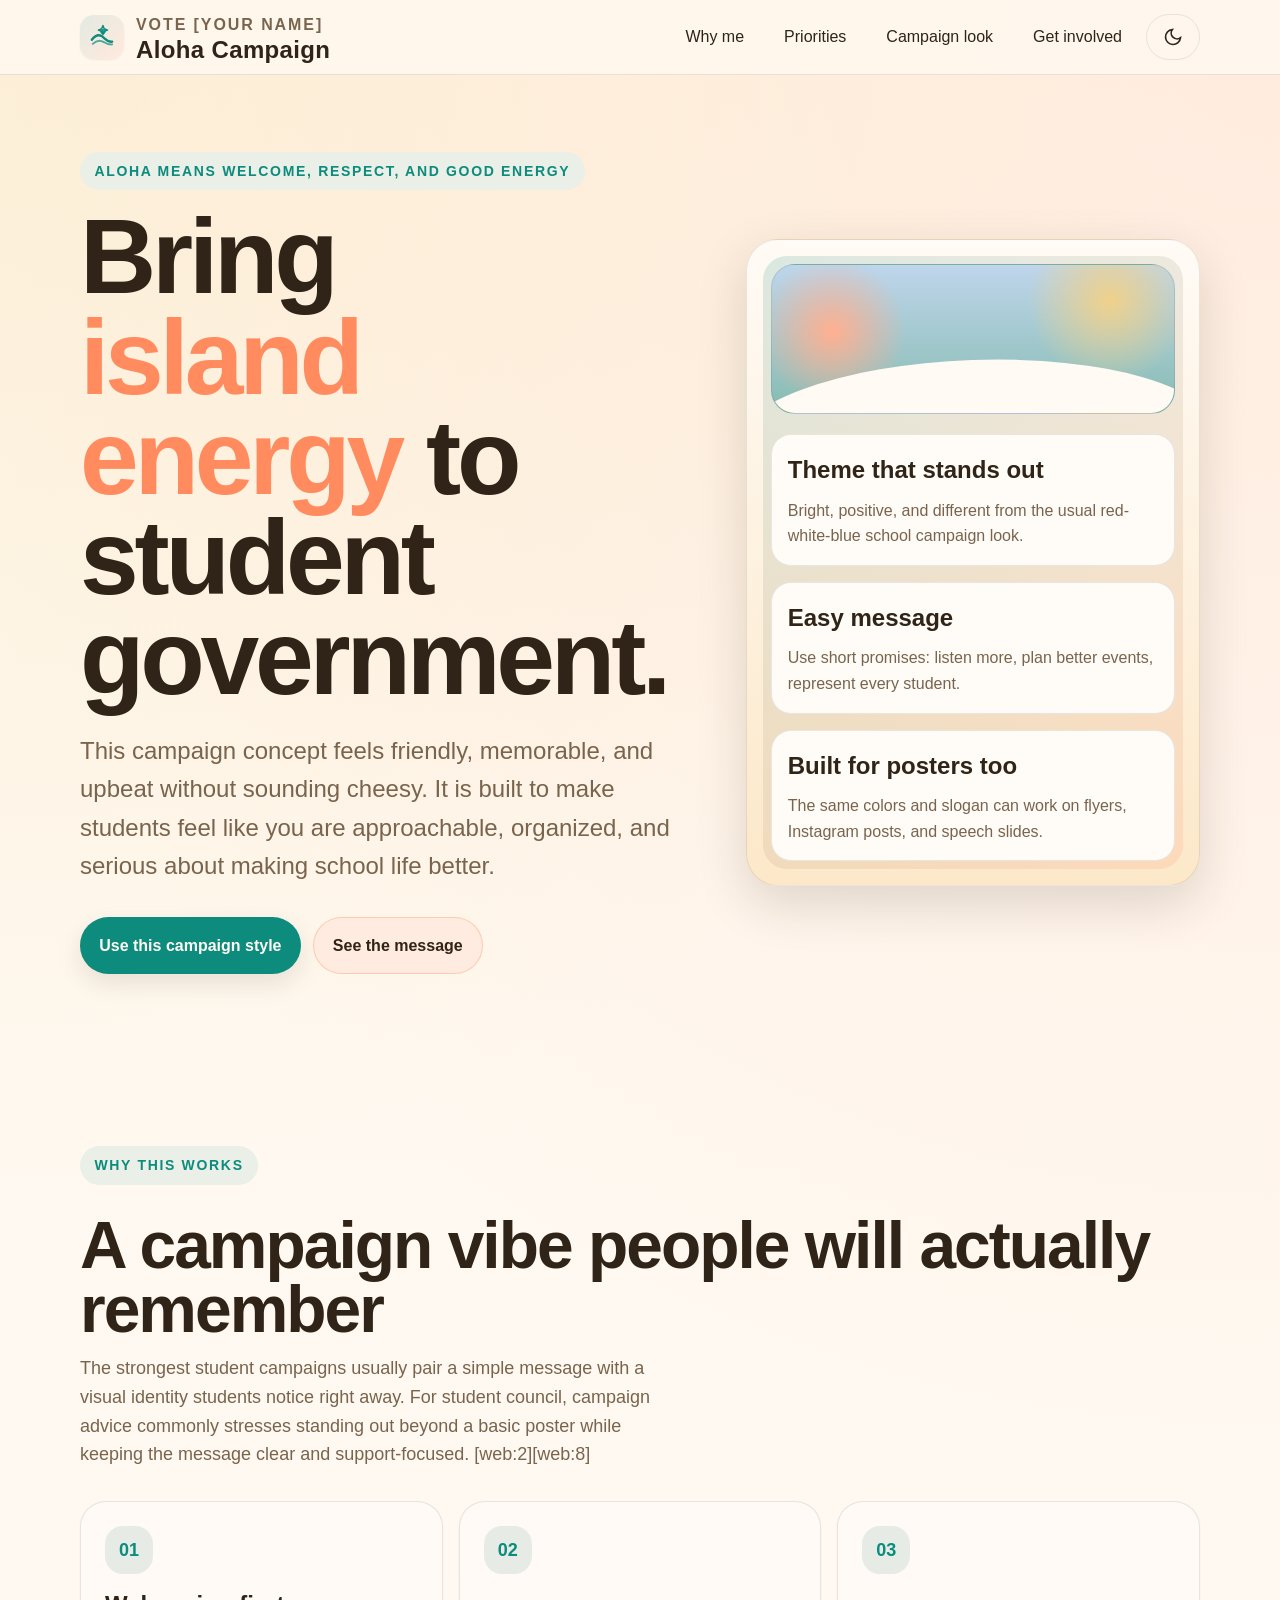
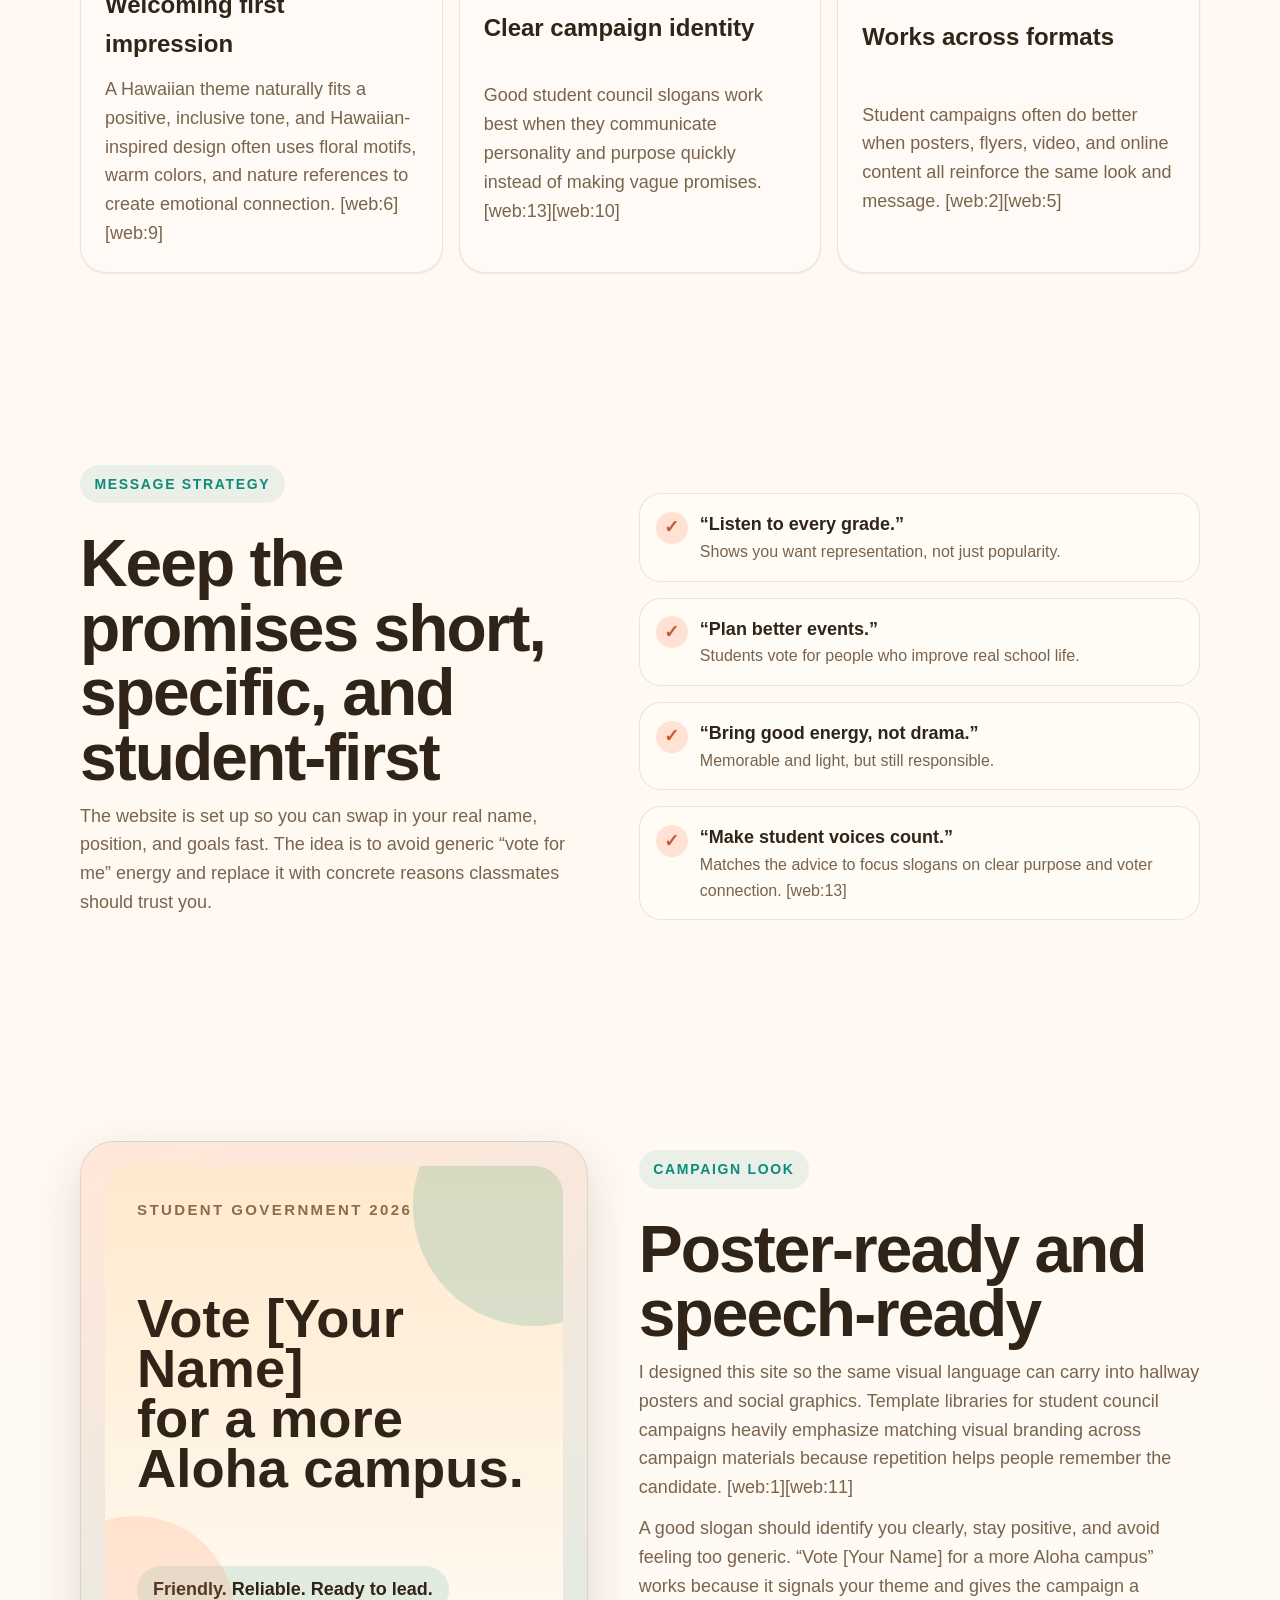
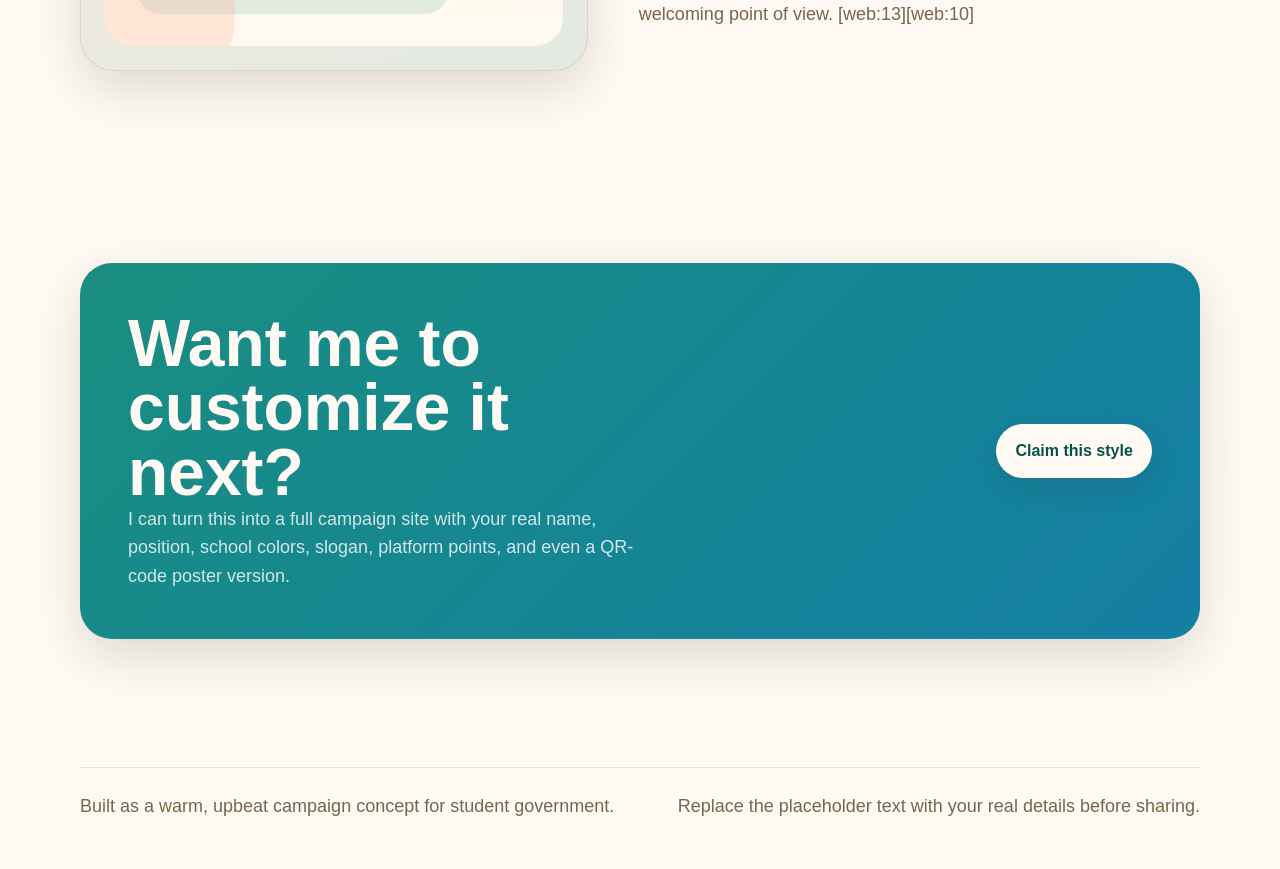
==== index.html @ ecbe1b23 "Add files via upload" ====
<!DOCTYPE html>
<html lang="en">
<head>
  <meta charset="UTF-8" />
  <meta name="viewport" content="width=device-width, initial-scale=1.0" />
  <title>Aloha for Student Government</title>
  <meta name="description" content="A Hawaiian-themed student government campaign website with a welcoming message, priorities, and ways for students to get involved." />
  <meta property="og:title" content="Aloha for Student Government" />
  <meta property="og:description" content="A warm, student-first campaign website built to help win support with clear priorities and upbeat island-inspired design." />
  <meta property="og:type" content="website" />
  <link rel="preconnect" href="https://api.fontshare.com" />
  <link rel="preconnect" href="https://fonts.googleapis.com">
  <link rel="preconnect" href="https://fonts.gstatic.com" crossorigin>
  <link href="https://api.fontshare.com/v2/css?f[]=satoshi@400,500,700,900&f[]=clash-display@500,600,700&display=swap" rel="stylesheet">
  <style>
    :root, [data-theme="light"] {
      --text-xs: clamp(0.75rem, 0.7rem + 0.25vw, 0.875rem);
      --text-sm: clamp(0.875rem, 0.8rem + 0.35vw, 1rem);
      --text-base: clamp(1rem, 0.95rem + 0.25vw, 1.125rem);
      --text-lg: clamp(1.125rem, 1rem + 0.75vw, 1.5rem);
      --text-xl: clamp(1.5rem, 1.2rem + 1.25vw, 2.25rem);
      --text-2xl: clamp(2.4rem, 1.4rem + 3.4vw, 4.8rem);
      --text-hero: clamp(3.2rem, 1rem + 7vw, 7rem);

      --space-1: 0.25rem;
      --space-2: 0.5rem;
      --space-3: 0.75rem;
      --space-4: 1rem;
      --space-5: 1.25rem;
      --space-6: 1.5rem;
      --space-8: 2rem;
      --space-10: 2.5rem;
      --space-12: 3rem;
      --space-16: 4rem;
      --space-20: 5rem;
      --space-24: 6rem;
      --space-32: 8rem;

      --color-bg: #fff8ef;
      --color-surface: #fffaf4;
      --color-surface-2: #fff2df;
      --color-surface-offset: #fce8c9;
      --color-surface-offset-2: #f6dec0;
      --color-surface-dynamic: #f1d4ad;
      --color-divider: #e8ccb0;
      --color-border: #dfc09e;
      --color-text: #2f2417;
      --color-text-muted: #79644d;
      --color-text-faint: #ad9983;
      --color-text-inverse: #fffaf4;
      --color-primary: #0d8b7c;
      --color-primary-hover: #0a6f64;
      --color-primary-active: #08524b;
      --color-primary-highlight: #d4efe9;
      --color-secondary: #ff8b5e;
      --color-secondary-hover: #eb7445;
      --color-secondary-active: #c65a31;
      --color-secondary-highlight: #ffe0d2;
      --color-gold: #e6b325;
      --color-blue: #1d75b8;
      --radius-sm: 0.375rem;
      --radius-md: 0.5rem;
      --radius-lg: 0.9rem;
      --radius-xl: 1.35rem;
      --radius-full: 9999px;
      --transition-interactive: 180ms cubic-bezier(0.16, 1, 0.3, 1);
      --shadow-sm: 0 1px 2px oklch(0.25 0.02 80 / 0.07);
      --shadow-md: 0 10px 25px oklch(0.25 0.02 80 / 0.10);
      --shadow-lg: 0 18px 50px oklch(0.25 0.03 80 / 0.15);
      --content-default: 1120px;
      --font-display: 'Clash Display', 'Trebuchet MS', sans-serif;
      --font-body: 'Satoshi', 'Inter', sans-serif;
    }

    [data-theme="dark"] {
      --color-bg: #17120f;
      --color-surface: #201916;
      --color-surface-2: #271f1b;
      --color-surface-offset: #312621;
      --color-surface-offset-2: #3b2d26;
      --color-surface-dynamic: #4a392f;
      --color-divider: #3f312a;
      --color-border: #56443a;
      --color-text: #f5eadb;
      --color-text-muted: #d6c1a7;
      --color-text-faint: #a4876f;
      --color-text-inverse: #1f1712;
      --color-primary: #59c7b8;
      --color-primary-hover: #40b5a6;
      --color-primary-active: #2b8f82;
      --color-primary-highlight: #273835;
      --color-secondary: #ff9d72;
      --color-secondary-hover: #ffb089;
      --color-secondary-active: #ffcab0;
      --color-secondary-highlight: #493128;
      --color-gold: #f0c85c;
      --color-blue: #68a7db;
      --shadow-sm: 0 1px 2px oklch(0 0 0 / 0.22);
      --shadow-md: 0 10px 25px oklch(0 0 0 / 0.32);
      --shadow-lg: 0 18px 50px oklch(0 0 0 / 0.45);
    }

    @media (prefers-color-scheme: dark) {
      :root:not([data-theme]) {
        --color-bg: #17120f;
        --color-surface: #201916;
        --color-surface-2: #271f1b;
        --color-surface-offset: #312621;
        --color-surface-offset-2: #3b2d26;
        --color-surface-dynamic: #4a392f;
        --color-divider: #3f312a;
        --color-border: #56443a;
        --color-text: #f5eadb;
        --color-text-muted: #d6c1a7;
        --color-text-faint: #a4876f;
        --color-text-inverse: #1f1712;
        --color-primary: #59c7b8;
        --color-primary-hover: #40b5a6;
        --color-primary-active: #2b8f82;
        --color-primary-highlight: #273835;
        --color-secondary: #ff9d72;
        --color-secondary-hover: #ffb089;
        --color-secondary-active: #ffcab0;
        --color-secondary-highlight: #493128;
      }
    }

    *, *::before, *::after { box-sizing: border-box; margin: 0; padding: 0; }
    html {
      -moz-text-size-adjust: none;
      -webkit-text-size-adjust: none;
      text-size-adjust: none;
      -webkit-font-smoothing: antialiased;
      scroll-behavior: smooth;
      scroll-padding-top: 6rem;
    }
    body {
      min-height: 100dvh;
      line-height: 1.6;
      font-family: var(--font-body);
      font-size: var(--text-base);
      color: var(--color-text);
      background:
        radial-gradient(circle at top left, color-mix(in oklab, var(--color-gold) 12%, transparent), transparent 28%),
        radial-gradient(circle at top right, color-mix(in oklab, var(--color-secondary) 12%, transparent), transparent 34%),
        linear-gradient(180deg, var(--color-bg), var(--color-surface));
    }
    img, svg { display: block; max-width: 100%; height: auto; }
    a { color: inherit; text-decoration: none; }
    button { cursor: pointer; border: none; background: none; font: inherit; color: inherit; }
    :focus-visible { outline: 2px solid var(--color-primary); outline-offset: 3px; border-radius: var(--radius-sm); }

    .skip-link {
      position: absolute; left: var(--space-4); top: -100px; z-index: 100;
      background: var(--color-primary); color: var(--color-text-inverse);
      padding: var(--space-3) var(--space-4); border-radius: var(--radius-full);
    }
    .skip-link:focus { top: var(--space-4); }

    .shell { width: min(calc(100% - 2rem), var(--content-default)); margin: 0 auto; }

    .site-header {
      position: sticky; top: 0; z-index: 50;
      background: color-mix(in oklab, var(--color-bg) 86%, transparent);
      backdrop-filter: blur(16px);
      border-bottom: 1px solid color-mix(in oklab, var(--color-text) 10%, transparent);
    }
    .nav-row {
      min-height: 74px; display: flex; align-items: center; justify-content: space-between; gap: var(--space-4);
    }
    .brand {
      display: inline-flex; align-items: center; gap: var(--space-3); font-weight: 800; letter-spacing: 0.02em;
    }
    .brand-mark {
      width: 44px; height: 44px; color: var(--color-primary);
      background: linear-gradient(135deg, color-mix(in oklab, var(--color-primary) 14%, var(--color-surface)), color-mix(in oklab, var(--color-secondary) 16%, var(--color-surface)));
      border-radius: 14px; padding: 0.45rem; box-shadow: var(--shadow-sm);
    }
    .brand-text strong {
      display: block; font-size: var(--text-sm); text-transform: uppercase; letter-spacing: 0.12em; color: var(--color-text-muted);
    }
    .brand-text span {
      display: block; font-family: var(--font-display); font-size: var(--text-lg); line-height: 1;
    }
    .nav-links {
      display: flex; align-items: center; gap: var(--space-2); flex-wrap: wrap;
    }
    .nav-links a, .theme-toggle {
      min-height: 44px; display: inline-flex; align-items: center; justify-content: center;
      padding: 0.75rem 1rem; border-radius: var(--radius-full); font-size: var(--text-sm);
      transition: background var(--transition-interactive), color var(--transition-interactive), transform var(--transition-interactive);
    }
    .nav-links a:hover, .theme-toggle:hover { background: color-mix(in oklab, var(--color-primary) 10%, var(--color-surface)); }
    .theme-toggle { border: 1px solid color-mix(in oklab, var(--color-text) 10%, transparent); }

    main { overflow: clip; }
    section { padding-block: clamp(var(--space-16), 10vw, var(--space-24)); }

    .hero {
      min-height: calc(100dvh - 74px); display: grid; align-items: center;
      padding-block: clamp(var(--space-12), 6vw, var(--space-24));
    }
    .hero-grid {
      display: grid; grid-template-columns: 1.15fr 0.85fr; gap: clamp(var(--space-8), 4vw, var(--space-16)); align-items: center;
    }
    .eyebrow {
      display: inline-flex; align-items: center; gap: var(--space-2);
      width: fit-content; padding: 0.5rem 0.9rem; border-radius: var(--radius-full);
      background: color-mix(in oklab, var(--color-primary) 10%, var(--color-surface));
      color: var(--color-primary); font-size: var(--text-xs); font-weight: 700; letter-spacing: 0.12em; text-transform: uppercase;
      margin-bottom: var(--space-4);
    }
    .hero h1 {
      font-family: var(--font-display); font-size: var(--text-hero); line-height: 0.95;
      max-width: 9ch; letter-spacing: -0.04em;
    }
    .hero h1 .accent { color: var(--color-secondary); }
    .hero p {
      margin-top: var(--space-6); max-width: 58ch; color: var(--color-text-muted);
      font-size: var(--text-lg);
    }
    .hero-actions {
      margin-top: var(--space-8); display: flex; flex-wrap: wrap; gap: var(--space-3);
    }
    .btn {
      min-height: 48px; padding: 0.9rem 1.2rem; border-radius: var(--radius-full); font-size: var(--text-sm); font-weight: 700;
      display: inline-flex; align-items: center; justify-content: center; gap: 0.6rem;
      transition: transform var(--transition-interactive), background var(--transition-interactive), color var(--transition-interactive), box-shadow var(--transition-interactive);
    }
    .btn:hover { transform: translateY(-1px); }
    .btn-primary {
      background: var(--color-primary); color: var(--color-text-inverse); box-shadow: var(--shadow-md);
    }
    .btn-primary:hover { background: var(--color-primary-hover); }
    .btn-secondary {
      background: color-mix(in oklab, var(--color-secondary) 14%, var(--color-surface)); color: var(--color-text);
      border: 1px solid color-mix(in oklab, var(--color-secondary) 35%, transparent);
    }

    .hero-card {
      position: relative; padding: var(--space-6); border-radius: 32px;
      background: linear-gradient(180deg, color-mix(in oklab, var(--color-surface) 88%, white), var(--color-surface-offset));
      border: 1px solid color-mix(in oklab, var(--color-text) 10%, transparent);
      box-shadow: var(--shadow-lg);
      isolation: isolate;
    }
    .hero-card::before {
      content: ""; position: absolute; inset: 1rem; border-radius: 24px;
      background: linear-gradient(135deg, color-mix(in oklab, var(--color-primary) 18%, transparent), color-mix(in oklab, var(--color-secondary) 18%, transparent));
      opacity: 0.9; z-index: -1;
    }
    .wave-band {
      height: 150px; border-radius: 24px; background:
        radial-gradient(circle at 15% 45%, color-mix(in oklab, var(--color-secondary) 70%, white), transparent 21%),
        radial-gradient(circle at 84% 24%, color-mix(in oklab, var(--color-gold) 62%, white), transparent 23%),
        linear-gradient(180deg, color-mix(in oklab, var(--color-blue) 30%, white), color-mix(in oklab, var(--color-primary) 58%, white));
      overflow: hidden; position: relative;
      border: 1px solid color-mix(in oklab, var(--color-text) 10%, transparent);
    }
    .wave-band::after {
      content: ""; position: absolute; inset: auto -10% -18% -10%; height: 80px;
      background: var(--color-surface);
      border-radius: 50% 50% 0 0 / 100% 100% 0 0;
      transform: rotate(-2deg);
    }
    .card-stack {
      margin-top: var(--space-5); display: grid; gap: var(--space-4);
    }
    .mini-card {
      background: color-mix(in oklab, var(--color-surface) 85%, white);
      border: 1px solid color-mix(in oklab, var(--color-text) 10%, transparent);
      border-radius: 20px; padding: var(--space-4);
      display: grid; gap: var(--space-2);
    }
    .mini-card strong { font-size: var(--text-lg); }
    .mini-card span { color: var(--color-text-muted); font-size: var(--text-sm); }

    .section-head {
      display: grid; gap: var(--space-3); margin-bottom: var(--space-8);
    }
    .section-head h2 {
      font-family: var(--font-display); font-size: var(--text-2xl); line-height: 0.98; letter-spacing: -0.03em;
    }
    .section-head p { color: var(--color-text-muted); max-width: 60ch; }

    .promise-grid {
      display: grid; grid-template-columns: repeat(3, minmax(0, 1fr)); gap: var(--space-4);
    }
    .promise {
      background: color-mix(in oklab, var(--color-surface) 90%, white);
      border: 1px solid color-mix(in oklab, var(--color-text) 10%, transparent);
      border-radius: 26px; padding: var(--space-6); box-shadow: var(--shadow-sm);
      display: grid; gap: var(--space-3);
    }
    .promise-number {
      width: 3rem; height: 3rem; border-radius: 18px; display: grid; place-items: center;
      background: color-mix(in oklab, var(--color-primary) 12%, var(--color-surface)); color: var(--color-primary); font-weight: 800;
    }
    .promise h3 { font-size: var(--text-lg); }
    .promise p { color: var(--color-text-muted); }

    .split {
      display: grid; grid-template-columns: 0.95fr 1.05fr; gap: clamp(var(--space-8), 4vw, var(--space-16)); align-items: center;
    }
    .poster-panel {
      background: linear-gradient(160deg, color-mix(in oklab, var(--color-secondary) 18%, var(--color-surface)), color-mix(in oklab, var(--color-primary) 14%, var(--color-surface)));
      border-radius: 34px; padding: var(--space-6); border: 1px solid color-mix(in oklab, var(--color-text) 10%, transparent); box-shadow: var(--shadow-lg);
    }
    .poster {
      background: linear-gradient(180deg, #ffe9cd, #fffaf1);
      color: #2f2417;
      border-radius: 28px; min-height: 480px; padding: var(--space-8);
      display: grid; align-content: space-between; overflow: hidden; position: relative;
    }
    .poster::before, .poster::after {
      content: ""; position: absolute; border-radius: 999px;
      background: rgba(13,139,124,0.16);
    }
    .poster::before { width: 240px; height: 240px; top: -80px; right: -90px; }
    .poster::after { width: 200px; height: 200px; bottom: -70px; left: -70px; background: rgba(255,139,94,0.18); }
    .poster small {
      position: relative; font-weight: 700; letter-spacing: 0.16em; text-transform: uppercase; color: #8d6b49;
    }
    .poster h3 {
      position: relative; font-family: var(--font-display); font-size: clamp(2rem, 1rem + 3vw, 4rem); line-height: 0.92;
    }
    .poster .tagline {
      position: relative; display: inline-flex; width: fit-content; padding: 0.6rem 1rem; border-radius: 999px; background: rgba(13,139,124,0.12); font-weight: 700;
    }
    .checklist {
      display: grid; gap: var(--space-4);
    }
    .check {
      display: grid; grid-template-columns: auto 1fr; gap: var(--space-3); align-items: start;
      padding: var(--space-4); border-radius: 22px; background: color-mix(in oklab, var(--color-surface) 88%, white);
      border: 1px solid color-mix(in oklab, var(--color-text) 10%, transparent);
    }
    .check-dot {
      width: 2rem; height: 2rem; border-radius: 999px; display: grid; place-items: center; font-weight: 800;
      background: color-mix(in oklab, var(--color-secondary) 22%, var(--color-surface)); color: var(--color-secondary-active);
      margin-top: 0.1rem;
    }
    .check h3 { font-size: var(--text-base); }
    .check p { color: var(--color-text-muted); font-size: var(--text-sm); }

    .cta-strip {
      border-radius: 32px; padding: clamp(var(--space-8), 4vw, var(--space-12));
      background: linear-gradient(135deg, color-mix(in oklab, var(--color-primary) 92%, black 2%), color-mix(in oklab, var(--color-blue) 65%, var(--color-primary)));
      color: var(--color-text-inverse);
      display: grid; grid-template-columns: 1fr auto; gap: var(--space-6); align-items: center; box-shadow: var(--shadow-lg);
    }
    .cta-strip h2 { font-family: var(--font-display); font-size: var(--text-2xl); line-height: 0.98; max-width: 11ch; }
    .cta-strip p { color: color-mix(in oklab, white 80%, transparent); max-width: 52ch; }
    .cta-strip .btn-primary { background: var(--color-text-inverse); color: var(--color-primary-active); }

    .footer {
      padding-block: var(--space-8) var(--space-12); color: var(--color-text-muted);
    }
    .footer-row {
      padding-top: var(--space-6); border-top: 1px solid color-mix(in oklab, var(--color-text) 10%, transparent);
      display: flex; justify-content: space-between; gap: var(--space-4); flex-wrap: wrap;
    }

    .reveal {
      opacity: 0; transform: translateY(24px); transition: opacity 700ms ease, transform 700ms ease;
    }
    .reveal.visible { opacity: 1; transform: translateY(0); }

    @media (max-width: 980px) {
      .hero-grid, .split, .cta-strip, .promise-grid { grid-template-columns: 1fr; }
      .hero { min-height: auto; }
      .hero h1 { max-width: 10ch; }
      .cta-strip h2 { max-width: none; }
    }

    @media (max-width: 720px) {
      .nav-row { align-items: flex-start; padding-block: var(--space-3); }
      .nav-links { width: 100%; justify-content: space-between; }
      .nav-links a { padding-inline: 0.75rem; }
      .hero-card, .poster-panel, .cta-strip { border-radius: 24px; }
      .poster { min-height: 380px; padding: var(--space-6); }
      section { padding-block: var(--space-16); }
    }

    @media (prefers-reduced-motion: reduce) {
      *, *::before, *::after {
        animation-duration: 0.01ms !important;
        animation-iteration-count: 1 !important;
        transition-duration: 0.01ms !important;
        scroll-behavior: auto !important;
      }
      .reveal { opacity: 1; transform: none; }
    }
  </style>
</head>
<body>
  <a class="skip-link" href="#main">Skip to content</a>
  <header class="site-header">
    <div class="shell nav-row">
      <a href="#top" class="brand" aria-label="Campaign home">
        <svg class="brand-mark" viewBox="0 0 64 64" fill="none" xmlns="http://www.w3.org/2000/svg" role="img" aria-label="Wave and flower logo">
          <path d="M10 38C18 28 24 26 31 30C38 34 43 44 54 42" stroke="currentColor" stroke-width="5" stroke-linecap="round"/>
          <path d="M12 47C20 39 28 38 36 43C42 47 47 49 54 48" stroke="currentColor" stroke-width="4" stroke-linecap="round" opacity="0.7"/>
          <path d="M34 14C37.5 14 40 16.5 40 20C40 23.5 37.5 26 34 26C30.5 26 28 23.5 28 20C28 16.5 30.5 14 34 14Z" fill="currentColor" opacity="0.85"/>
          <path d="M34 7L36.8 14.2L44 17L36.8 19.8L34 27L31.2 19.8L24 17L31.2 14.2L34 7Z" stroke="currentColor" stroke-width="3" stroke-linejoin="round"/>
        </svg>
        <span class="brand-text">
          <strong>Vote [Your Name]</strong>
          <span>Aloha Campaign</span>
        </span>
      </a>
      <nav class="nav-links" aria-label="Primary navigation">
        <a href="#about">Why me</a>
        <a href="#priorities">Priorities</a>
        <a href="#poster">Campaign look</a>
        <a href="#join">Get involved</a>
        <button class="theme-toggle" type="button" data-theme-toggle aria-label="Switch theme">
          <svg width="20" height="20" viewBox="0 0 24 24" fill="none" stroke="currentColor" stroke-width="2" aria-hidden="true">
            <path d="M21 12.79A9 9 0 1 1 11.21 3 7 7 0 0 0 21 12.79z"></path>
          </svg>
        </button>
      </nav>
    </div>
  </header>

  <main id="main">
    <section class="hero shell" id="top">
      <div class="hero-grid">
        <div class="reveal visible">
          <div class="eyebrow">Aloha means welcome, respect, and good energy</div>
          <h1>Bring <span class="accent">island energy</span> to student government.</h1>
          <p>
            This campaign concept feels friendly, memorable, and upbeat without sounding cheesy. It is built to make students feel like you are approachable, organized, and serious about making school life better.
          </p>
          <div class="hero-actions">
            <a class="btn btn-primary" href="#join">Use this campaign style</a>
            <a class="btn btn-secondary" href="#priorities">See the message</a>
          </div>
        </div>
        <aside class="hero-card reveal" aria-label="Campaign preview card">
          <div class="wave-band" aria-hidden="true"></div>
          <div class="card-stack">
            <div class="mini-card">
              <strong>Theme that stands out</strong>
              <span>Bright, positive, and different from the usual red-white-blue school campaign look.</span>
            </div>
            <div class="mini-card">
              <strong>Easy message</strong>
              <span>Use short promises: listen more, plan better events, represent every student.</span>
            </div>
            <div class="mini-card">
              <strong>Built for posters too</strong>
              <span>The same colors and slogan can work on flyers, Instagram posts, and speech slides.</span>
            </div>
          </div>
        </aside>
      </div>
    </section>

    <section id="about">
      <div class="shell">
        <div class="section-head reveal">
          <div class="eyebrow">Why this works</div>
          <h2>A campaign vibe people will actually remember</h2>
          <p>
            The strongest student campaigns usually pair a simple message with a visual identity students notice right away. For student council, campaign advice commonly stresses standing out beyond a basic poster while keeping the message clear and support-focused. [web:2][web:8]
          </p>
        </div>
        <div class="promise-grid">
          <article class="promise reveal">
            <div class="promise-number">01</div>
            <h3>Welcoming first impression</h3>
            <p>A Hawaiian theme naturally fits a positive, inclusive tone, and Hawaiian-inspired design often uses floral motifs, warm colors, and nature references to create emotional connection. [web:6][web:9]</p>
          </article>
          <article class="promise reveal">
            <div class="promise-number">02</div>
            <h3>Clear campaign identity</h3>
            <p>Good student council slogans work best when they communicate personality and purpose quickly instead of making vague promises. [web:13][web:10]</p>
          </article>
          <article class="promise reveal">
            <div class="promise-number">03</div>
            <h3>Works across formats</h3>
            <p>Student campaigns often do better when posters, flyers, video, and online content all reinforce the same look and message. [web:2][web:5]</p>
          </article>
        </div>
      </div>
    </section>

    <section id="priorities">
      <div class="shell split">
        <div class="section-head reveal">
          <div class="eyebrow">Message strategy</div>
          <h2>Keep the promises short, specific, and student-first</h2>
          <p>
            The website is set up so you can swap in your real name, position, and goals fast. The idea is to avoid generic “vote for me” energy and replace it with concrete reasons classmates should trust you.
          </p>
        </div>
        <div class="checklist">
          <article class="check reveal">
            <div class="check-dot">✓</div>
            <div>
              <h3>“Listen to every grade.”</h3>
              <p>Shows you want representation, not just popularity.</p>
            </div>
          </article>
          <article class="check reveal">
            <div class="check-dot">✓</div>
            <div>
              <h3>“Plan better events.”</h3>
              <p>Students vote for people who improve real school life.</p>
            </div>
          </article>
          <article class="check reveal">
            <div class="check-dot">✓</div>
            <div>
              <h3>“Bring good energy, not drama.”</h3>
              <p>Memorable and light, but still responsible.</p>
            </div>
          </article>
          <article class="check reveal">
            <div class="check-dot">✓</div>
            <div>
              <h3>“Make student voices count.”</h3>
              <p>Matches the advice to focus slogans on clear purpose and voter connection. [web:13]</p>
            </div>
          </article>
        </div>
      </div>
    </section>

    <section id="poster">
      <div class="shell split">
        <div class="poster-panel reveal">
          <div class="poster" role="img" aria-label="Sample Hawaiian themed campaign poster for a student government candidate">
            <small>Student Government 2026</small>
            <h3>Vote [Your Name]<br/>for a more<br/>Aloha campus.</h3>
            <div class="tagline">Friendly. Reliable. Ready to lead.</div>
          </div>
        </div>
        <div class="section-head reveal">
          <div class="eyebrow">Campaign look</div>
          <h2>Poster-ready and speech-ready</h2>
          <p>
            I designed this site so the same visual language can carry into hallway posters and social graphics. Template libraries for student council campaigns heavily emphasize matching visual branding across campaign materials because repetition helps people remember the candidate. [web:1][web:11]
          </p>
          <p>
            A good slogan should identify you clearly, stay positive, and avoid feeling too generic. “Vote [Your Name] for a more Aloha campus” works because it signals your theme and gives the campaign a welcoming point of view. [web:13][web:10]
          </p>
        </div>
      </div>
    </section>

    <section id="join">
      <div class="shell">
        <div class="cta-strip reveal">
          <div>
            <h2>Want me to customize it next?</h2>
            <p>I can turn this into a full campaign site with your real name, position, school colors, slogan, platform points, and even a QR-code poster version.</p>
          </div>
          <a class="btn btn-primary" href="mailto:yourname@example.com?subject=Campaign%20team%20interest">Claim this style</a>
        </div>
      </div>
    </section>
  </main>

  <footer class="footer shell">
    <div class="footer-row">
      <p>Built as a warm, upbeat campaign concept for student government.</p>
      <p>Replace the placeholder text with your real details before sharing.</p>
    </div>
  </footer>

  <script>
    (function () {
      const toggle = document.querySelector('[data-theme-toggle]');
      const root = document.documentElement;
      let theme = window.matchMedia('(prefers-color-scheme: dark)').matches ? 'dark' : 'light';
      root.setAttribute('data-theme', theme);

      const renderIcon = () => {
        toggle.innerHTML = theme === 'dark'
          ? '<svg width="20" height="20" viewBox="0 0 24 24" fill="none" stroke="currentColor" stroke-width="2" aria-hidden="true"><circle cx="12" cy="12" r="5"></circle><path d="M12 1v2M12 21v2M4.22 4.22l1.42 1.42M18.36 18.36l1.42 1.42M1 12h2M21 12h2M4.22 19.78l1.42-1.42M18.36 5.64l1.42-1.42"></path></svg>'
          : '<svg width="20" height="20" viewBox="0 0 24 24" fill="none" stroke="currentColor" stroke-width="2" aria-hidden="true"><path d="M21 12.79A9 9 0 1 1 11.21 3 7 7 0 0 0 21 12.79z"></path></svg>';
        toggle.setAttribute('aria-label', 'Switch to ' + (theme === 'dark' ? 'light' : 'dark') + ' mode');
      };
      renderIcon();

      toggle.addEventListener('click', () => {
        theme = theme === 'dark' ? 'light' : 'dark';
        root.setAttribute('data-theme', theme);
        renderIcon();
      });

      const observer = new IntersectionObserver((entries) => {
        entries.forEach(entry => {
          if (entry.isIntersecting) entry.target.classList.add('visible');
        });
      }, { threshold: 0.14 });

      document.querySelectorAll('.reveal').forEach((el, index) => {
        if (!el.classList.contains('visible')) {
          el.style.transitionDelay = Math.min(index * 70, 320) + 'ms';
        }
        observer.observe(el);
      });
    })();
  </script>
</body>
</html>
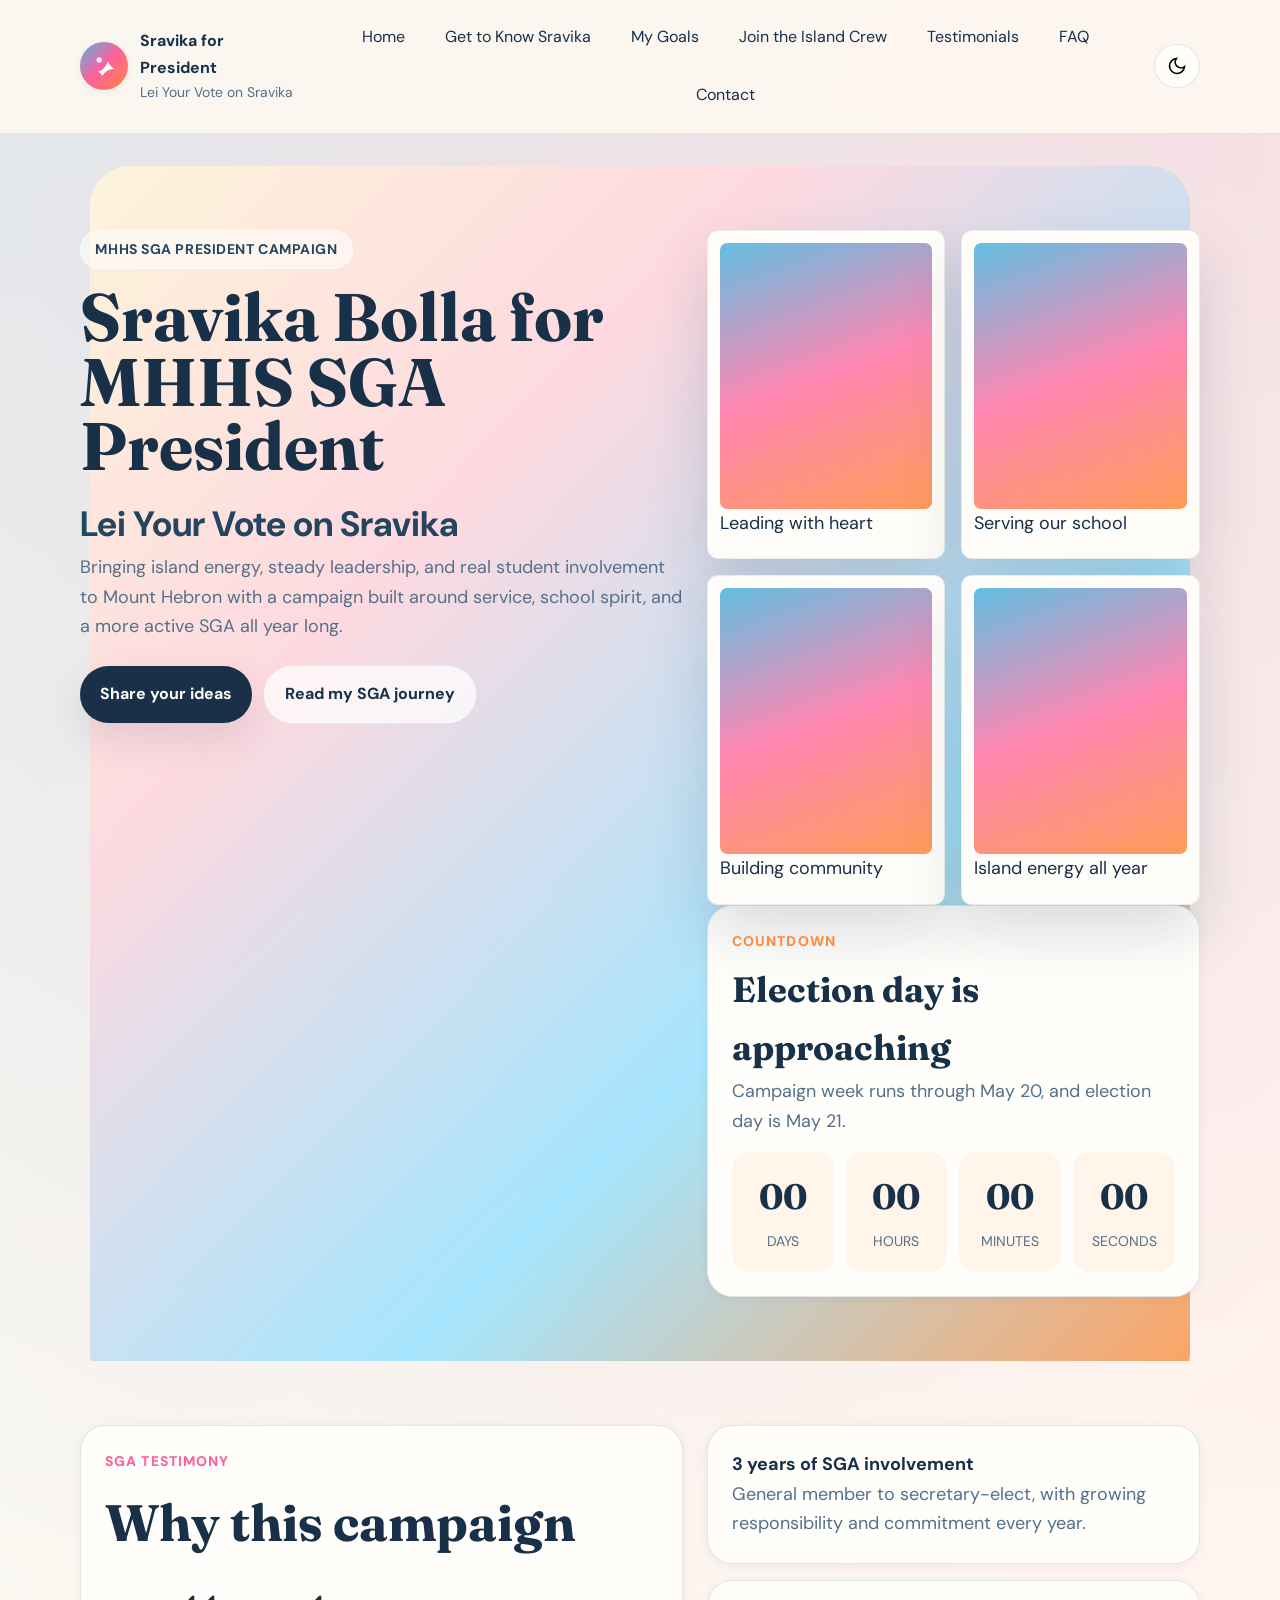
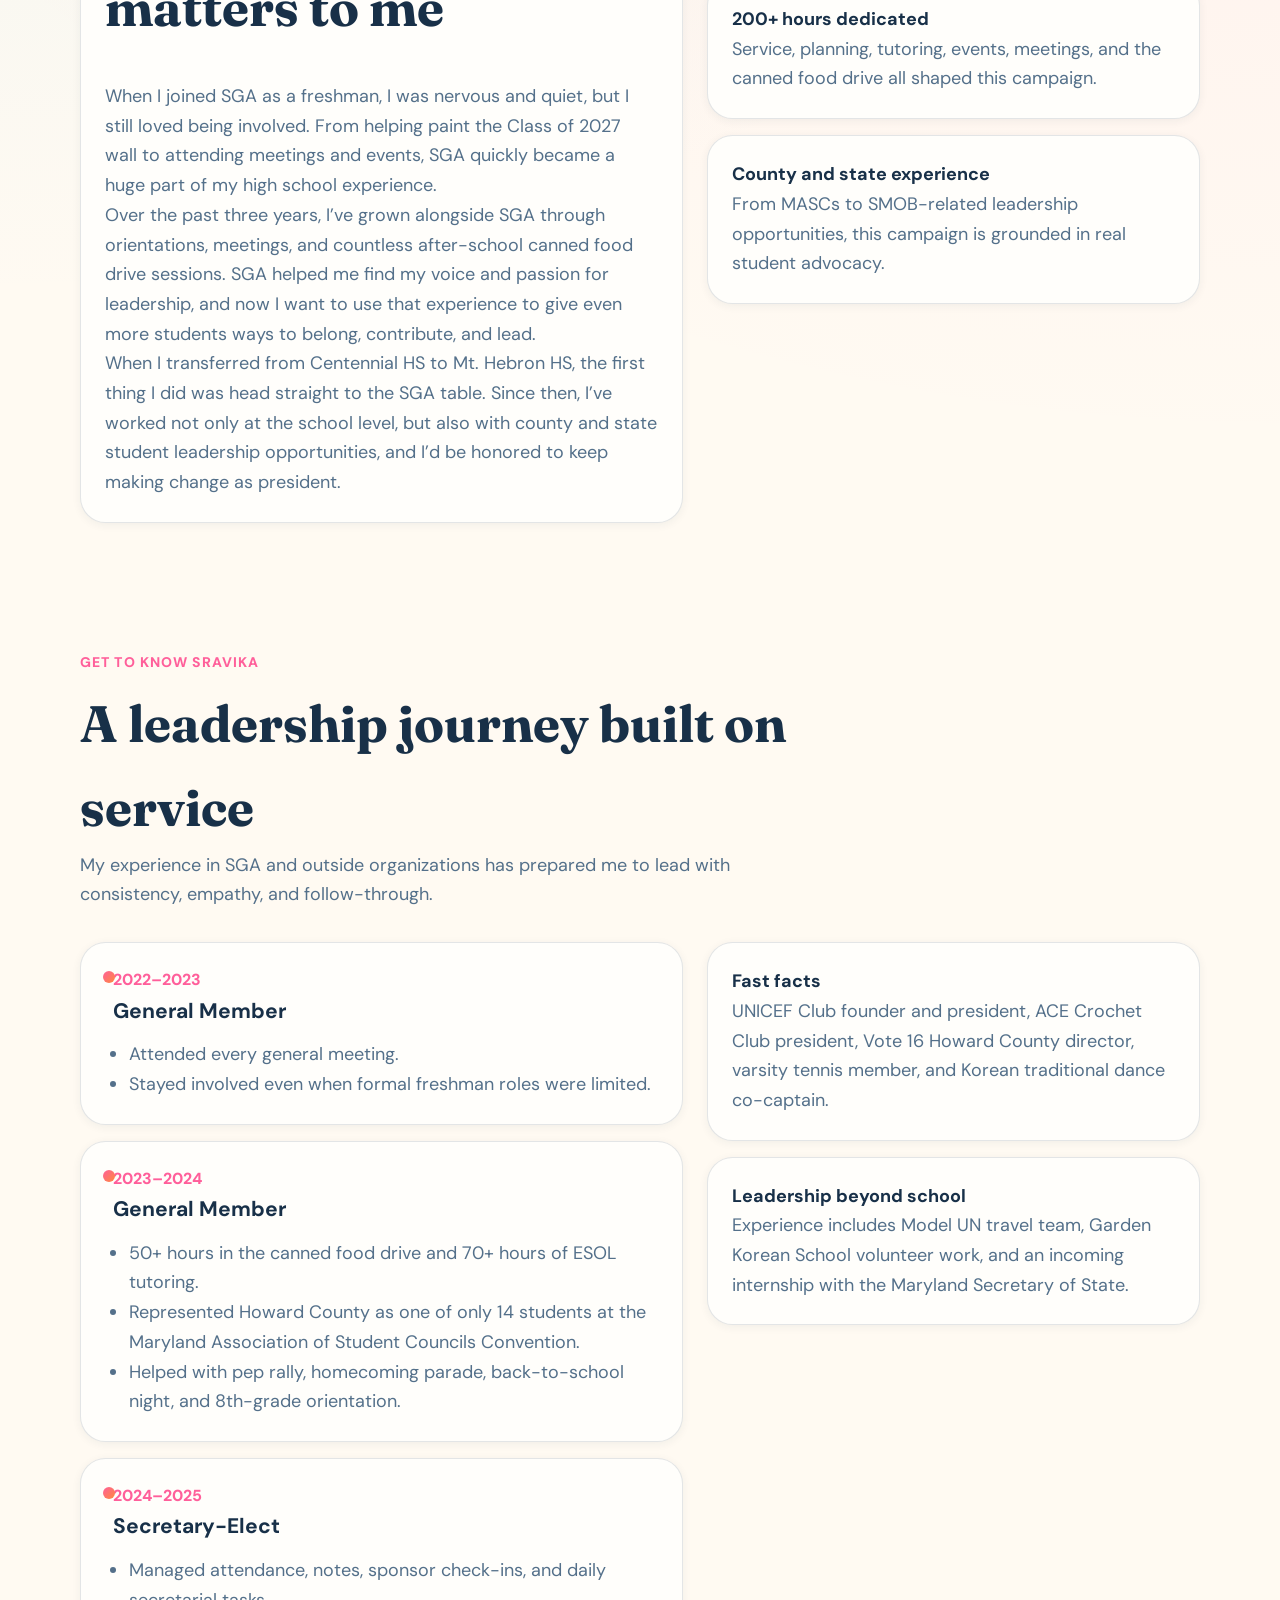
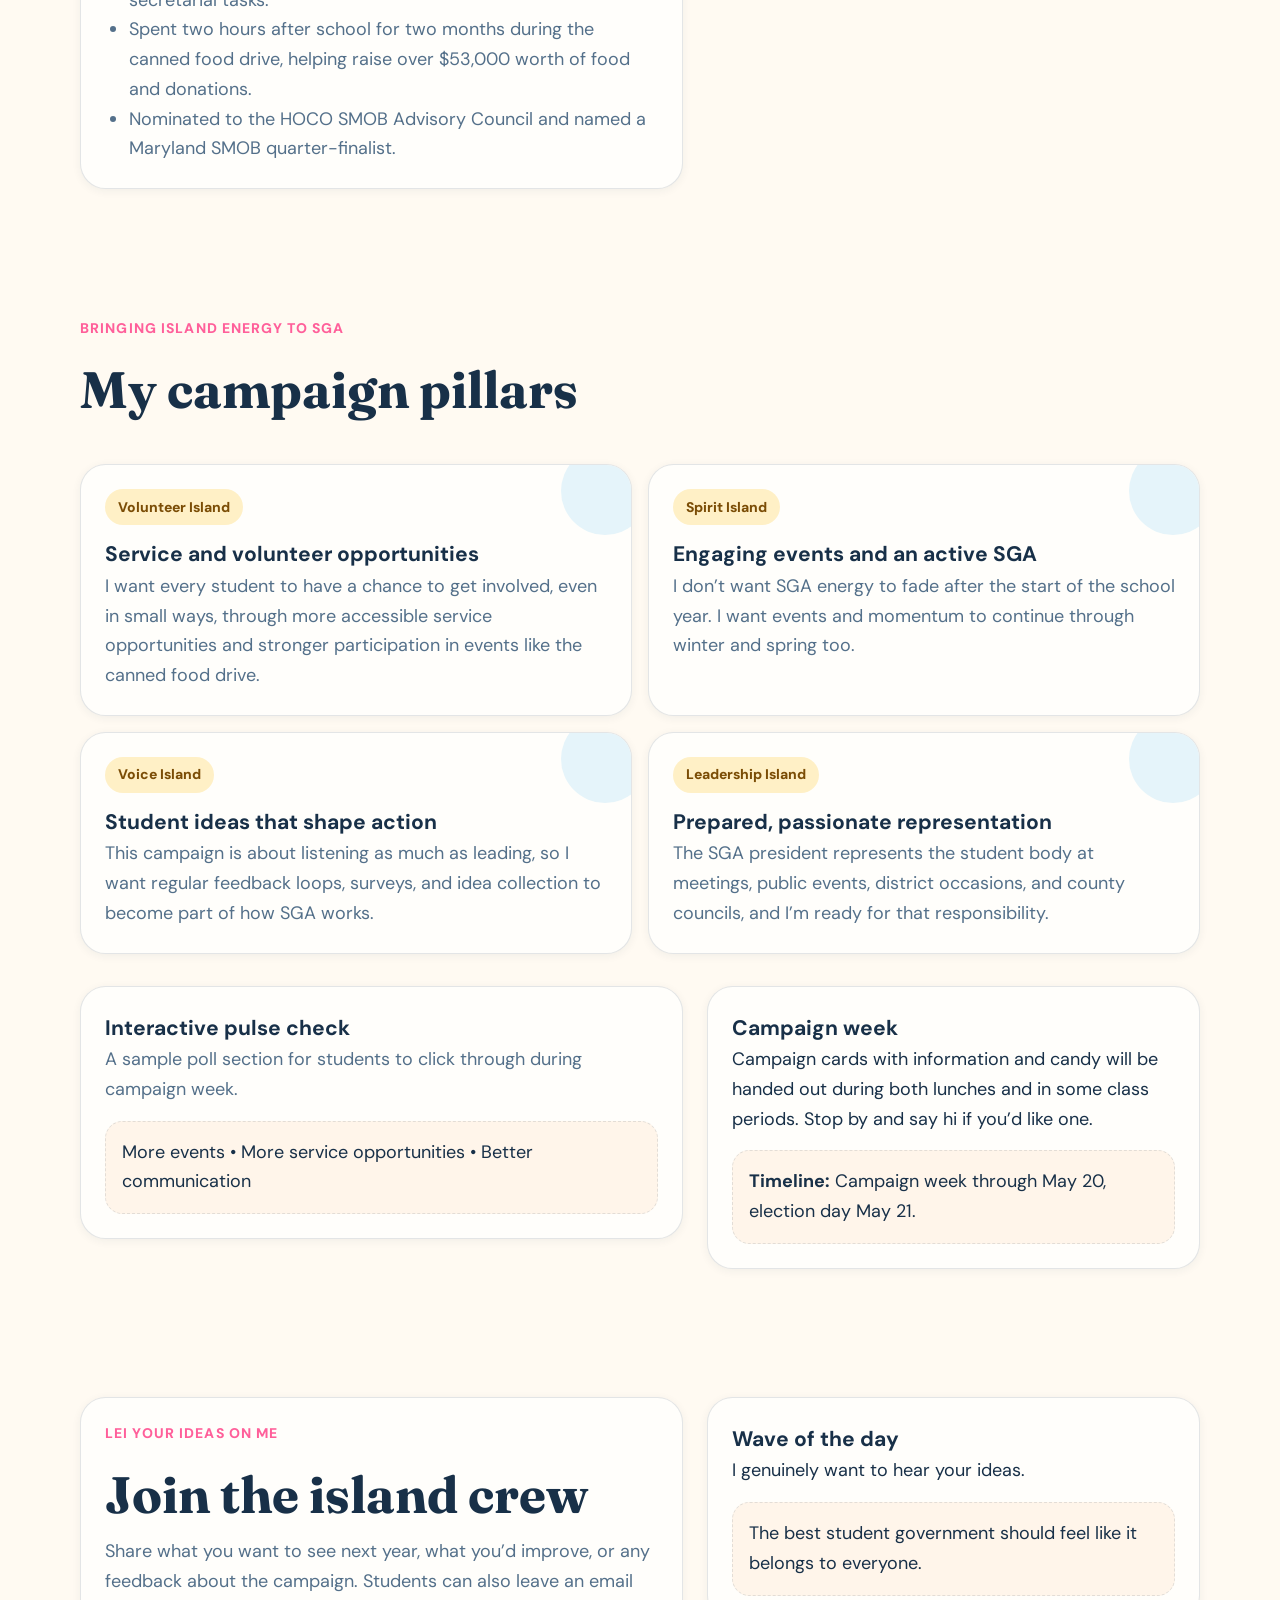
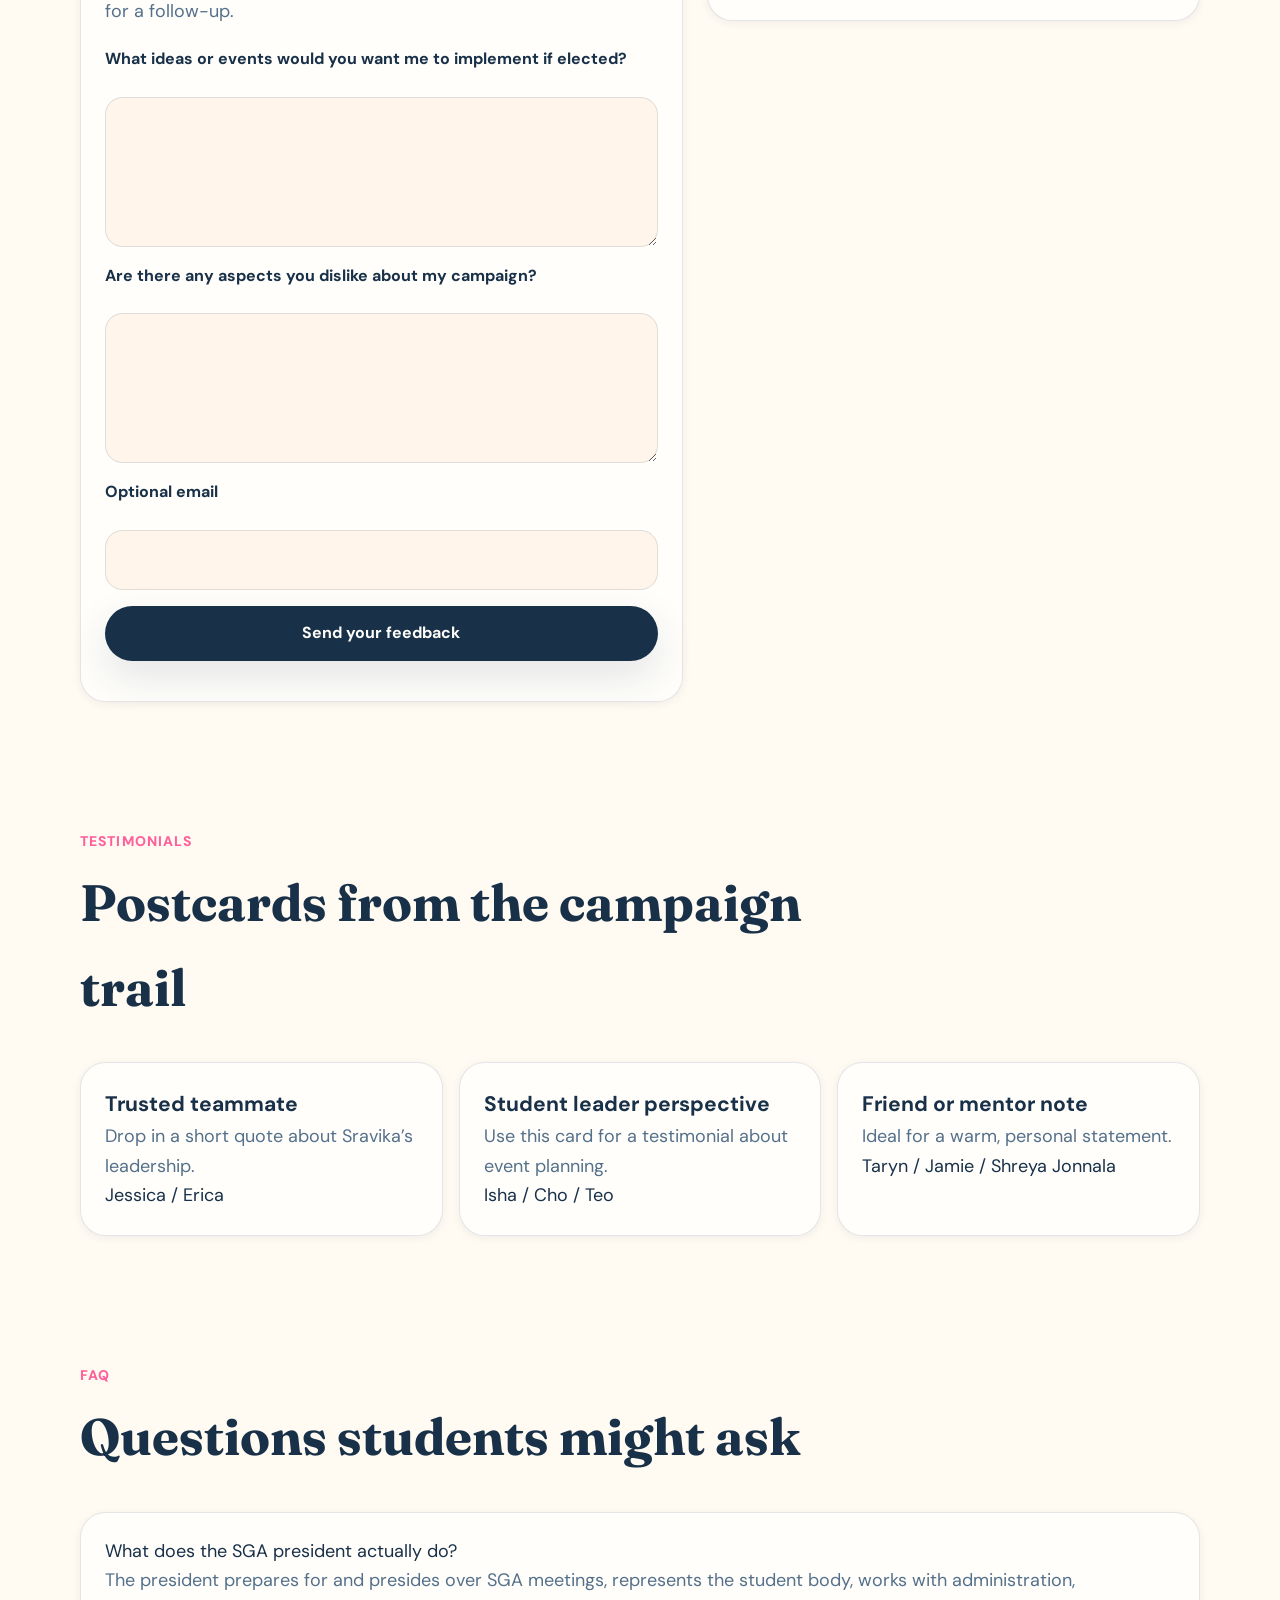
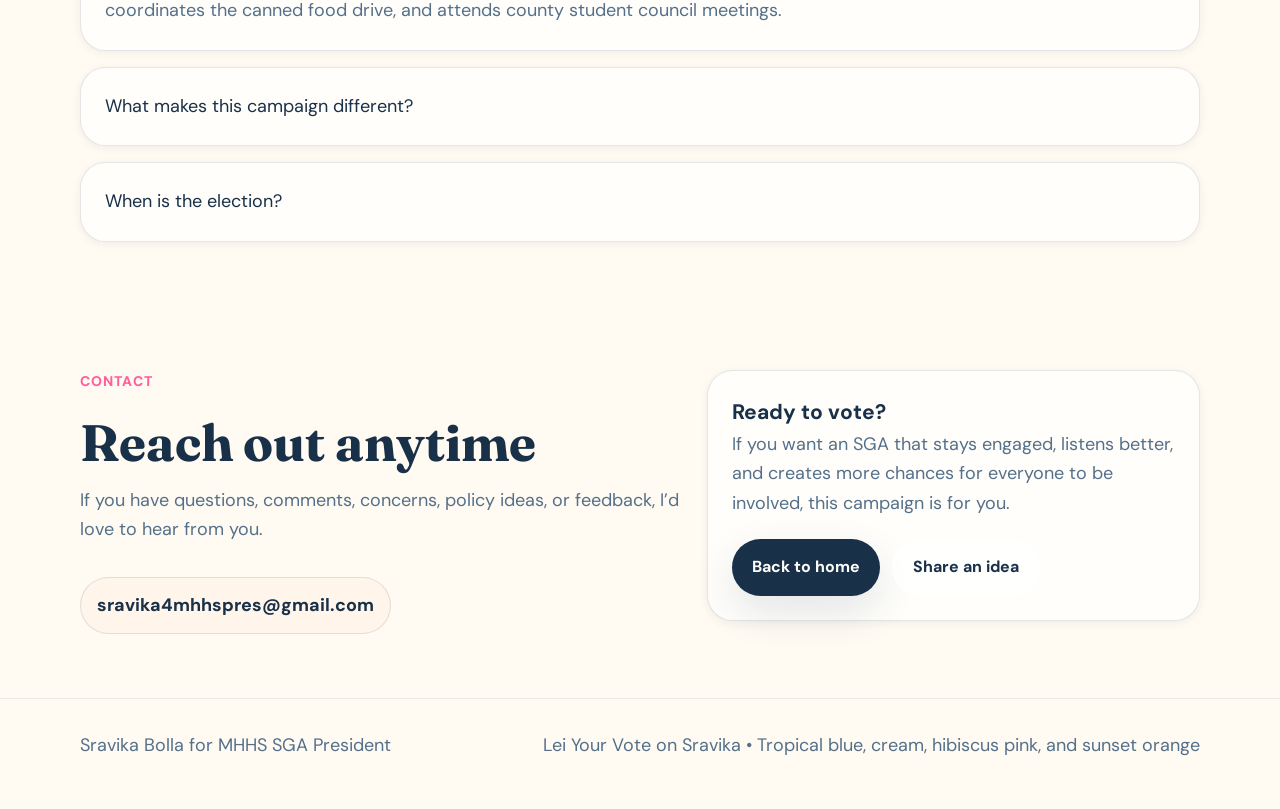
==== commit 8a244098: "Add files via upload" ====
--- a/index.html
+++ b/index.html
@@ -2,608 +2,160 @@
 <html lang="en">
 <head>
   <meta charset="UTF-8" />
-  <meta name="viewport" content="width=device-width, initial-scale=1.0" />
-  <title>Aloha for Student Government</title>
-  <meta name="description" content="A Hawaiian-themed student government campaign website with a welcoming message, priorities, and ways for students to get involved." />
-  <meta property="og:title" content="Aloha for Student Government" />
-  <meta property="og:description" content="A warm, student-first campaign website built to help win support with clear priorities and upbeat island-inspired design." />
-  <meta property="og:type" content="website" />
-  <link rel="preconnect" href="https://api.fontshare.com" />
+  <meta name="viewport" content="width=device-width, initial-scale=1.0, maximum-scale=1" />
+  <title>Sravika Bolla for MHHS SGA President</title>
+  <meta name="description" content="A tropical campaign website for Sravika Bolla's Mt. Hebron High School SGA President campaign." />
   <link rel="preconnect" href="https://fonts.googleapis.com">
   <link rel="preconnect" href="https://fonts.gstatic.com" crossorigin>
-  <link href="https://api.fontshare.com/v2/css?f[]=satoshi@400,500,700,900&f[]=clash-display@500,600,700&display=swap" rel="stylesheet">
+  <link href="https://fonts.googleapis.com/css2?family=DM+Sans:wght@400;500;700;800&family=Fraunces:opsz,wght,SOFT@9..144,400;800,100&display=swap" rel="stylesheet">
   <style>
+    html { -webkit-text-size-adjust: 100%; text-size-adjust: 100%; }
+    body { overflow-x: hidden; }
     :root, [data-theme="light"] {
       --text-xs: clamp(0.75rem, 0.7rem + 0.25vw, 0.875rem);
       --text-sm: clamp(0.875rem, 0.8rem + 0.35vw, 1rem);
       --text-base: clamp(1rem, 0.95rem + 0.25vw, 1.125rem);
       --text-lg: clamp(1.125rem, 1rem + 0.75vw, 1.5rem);
       --text-xl: clamp(1.5rem, 1.2rem + 1.25vw, 2.25rem);
-      --text-2xl: clamp(2.4rem, 1.4rem + 3.4vw, 4.8rem);
-      --text-hero: clamp(3.2rem, 1rem + 7vw, 7rem);
+      --text-2xl: clamp(2rem, 1.2rem + 2.5vw, 3.5rem);
+      --text-3xl: clamp(2.5rem, 1rem + 4vw, 5rem);
+      --space-1: 0.25rem; --space-2: 0.5rem; --space-3: 0.75rem; --space-4: 1rem; --space-5: 1.25rem; --space-6: 1.5rem; --space-8: 2rem; --space-10: 2.5rem; --space-12: 3rem; --space-16: 4rem; --space-20: 5rem; --space-24: 6rem;
+      --radius-sm: 0.375rem; --radius-md: 0.7rem; --radius-lg: 1.1rem; --radius-xl: 1.6rem; --radius-full: 999px;
+      --font-display: 'Fraunces', Georgia, serif; --font-body: 'DM Sans', system-ui, sans-serif;
+      --color-bg: #fffaf2; --color-surface: #fffefb; --color-surface-2: #fff5ea; --color-surface-offset: #eef9ff; --color-border: rgba(26, 54, 77, 0.12); --color-divider: rgba(26, 54, 77, 0.08);
+      --color-text: #183048; --color-text-muted: #54708a; --color-text-faint: #8ea2b3; --color-text-inverse: #fffdf9;
+      --color-primary: #52b7df; --color-secondary: #ff5f9a; --color-accent: #ff8a3d; --color-highlight: #fff0c6;
+      --shadow-sm: 0 2px 10px rgba(24, 48, 72, 0.06); --shadow-md: 0 16px 40px rgba(24, 48, 72, 0.12); --shadow-lg: 0 28px 60px rgba(24, 48, 72, 0.16);
+      --content-default: 1120px; --hero-gradient: linear-gradient(135deg, #fff5d9 0%, #ffd8df 30%, #9fe4ff 65%, #ff9b54 100%);
+    }
+    [data-theme="dark"] {
+      --color-bg: #0e1a24; --color-surface: #132434; --color-surface-2: #182d40; --color-surface-offset: #10202e; --color-border: rgba(255,255,255,0.12); --color-divider: rgba(255,255,255,0.08);
+      --color-text: #f4f7fb; --color-text-muted: #b5c4d2; --color-text-faint: #7f96ab; --color-text-inverse: #112131;
+      --color-primary: #78d4ff; --color-secondary: #ff88b6; --color-accent: #ffb062; --color-highlight: #55472c;
+      --shadow-sm: 0 2px 10px rgba(0,0,0,0.2); --shadow-md: 0 16px 40px rgba(0,0,0,0.28); --shadow-lg: 0 28px 60px rgba(0,0,0,0.35);
+      --hero-gradient: linear-gradient(135deg, #16364d 0%, #281d38 36%, #10506e 68%, #7f3e1e 100%);
+    }
+    *,*::before,*::after{box-sizing:border-box;margin:0;padding:0} html{scroll-behavior:smooth} body{min-height:100vh;font-family:var(--font-body);font-size:var(--text-base);color:var(--color-text);background:radial-gradient(circle at top right, rgba(255,95,154,0.15), transparent 28%),radial-gradient(circle at top left, rgba(82,183,223,0.18), transparent 26%),var(--color-bg);line-height:1.65} a{color:inherit;text-decoration:none} button,input,textarea{font:inherit} button{cursor:pointer;border:none;background:none}.container{width:min(calc(100% - 2rem), var(--content-default));margin:0 auto}.site-header{position:sticky;top:0;z-index:30;backdrop-filter:blur(16px);background:color-mix(in srgb, var(--color-bg) 82%, transparent);border-bottom:1px solid var(--color-divider)}.nav-wrap{display:flex;align-items:center;justify-content:space-between;gap:var(--space-4);padding:var(--space-3) 0}.brand{display:flex;align-items:center;gap:var(--space-3)}.brand-mark{width:48px;height:48px;border-radius:50%;overflow:hidden;flex-shrink:0;background:linear-gradient(135deg,var(--color-primary),var(--color-secondary),var(--color-accent));box-shadow:var(--shadow-sm);padding:10px;color:white}.brand-copy strong{display:block;font-size:var(--text-sm)}.brand-copy span{display:block;font-size:var(--text-xs);color:var(--color-text-muted)}.nav-links{display:flex;flex-wrap:wrap;justify-content:center;gap:var(--space-2)}.nav-links a,.theme-toggle{min-height:44px;display:inline-flex;align-items:center;justify-content:center;padding:.75rem 1rem;border-radius:var(--radius-full);font-size:var(--text-sm)}.nav-links a:hover,.theme-toggle:hover{background:var(--color-surface-2)}.theme-toggle{border:1px solid var(--color-border);background:var(--color-surface);width:48px;padding:0}.hero{position:relative;overflow:clip;padding:clamp(var(--space-12),8vw,var(--space-24)) 0 var(--space-16)}.hero::after{content:'';position:absolute;inset:2rem auto auto 50%;transform:translateX(-50%);width:min(1100px,94vw);height:100%;z-index:-1;background:var(--hero-gradient);border-radius:40px;opacity:.92}.hero-grid,.split,.contact-layout,.crew-grid,.poll-wrap{display:grid;grid-template-columns:1.1fr .9fr;gap:var(--space-6);align-items:start}.eyebrow{display:inline-flex;align-items:center;gap:var(--space-2);padding:.45rem .9rem;border-radius:var(--radius-full);font-size:var(--text-xs);letter-spacing:.04em;text-transform:uppercase;font-weight:700;background:rgba(255,255,255,.55);border:1px solid rgba(255,255,255,.45);color:#23455f}.hero h1,.section-heading h2{font-family:var(--font-display)}.hero h1{font-size:var(--text-3xl);line-height:.96;margin-top:var(--space-4);max-width:12ch}.hero .tagline{font-size:var(--text-xl);margin-top:var(--space-4);color:#23455f;font-weight:700}.hero p,.section-heading p,.quote-card p,.mini-item p,.timeline-item li,.postcard p,details p,.helper,.contact-layout p,.pillar p{color:var(--color-text-muted)}.hero-actions{display:flex;flex-wrap:wrap;gap:var(--space-3);margin-top:var(--space-6)}.btn{min-height:48px;padding:.9rem 1.25rem;border-radius:var(--radius-full);display:inline-flex;align-items:center;justify-content:center;gap:var(--space-2);font-weight:700;font-size:var(--text-sm)}.btn-primary{background:var(--color-text);color:var(--color-text-inverse);box-shadow:var(--shadow-md)}.btn-secondary{background:rgba(255,255,255,.72);color:var(--color-text);border:1px solid rgba(255,255,255,.5)}section{padding:clamp(var(--space-10),5vw,var(--space-20)) 0}.section-heading{max-width:46rem;margin-bottom:var(--space-8)}.section-heading .kicker{color:var(--color-secondary);text-transform:uppercase;letter-spacing:.08em;font-size:var(--text-xs);font-weight:800}.section-heading h2{font-size:var(--text-2xl);margin-top:var(--space-2)}.quote-card,.mini-item,.timeline-item,.pillar,.form-card,.postcard,details,.floating-card,.countdown-card,.poll-card{background:var(--color-surface);border:1px solid var(--color-border);border-radius:var(--radius-xl);padding:var(--space-6);box-shadow:var(--shadow-sm)}.mini-list,.timeline,.faq-list,.contact-info{display:grid;gap:var(--space-4)}.timeline-item{position:relative;padding-left:var(--space-8)}.timeline-item::before{content:'';position:absolute;left:1.4rem;top:1.75rem;width:12px;height:12px;border-radius:50%;background:linear-gradient(135deg,var(--color-secondary),var(--color-accent))}.timeline-item .year{font-size:var(--text-sm);color:var(--color-secondary);font-weight:800}.timeline-item ul,.pillar ul{margin-top:var(--space-3);padding-left:1rem}.pillar-grid,.testimonial-grid{display:grid;gap:var(--space-4)}.pillar-grid{grid-template-columns:repeat(2,minmax(0,1fr))}.testimonial-grid{grid-template-columns:repeat(3,minmax(0,1fr))}.pillar{position:relative;overflow:hidden}.pillar::after{content:'';position:absolute;right:-18px;top:-18px;width:88px;height:88px;border-radius:50%;background:color-mix(in srgb,var(--color-primary) 16%,white);opacity:.9}.island-tag{display:inline-flex;padding:.4rem .8rem;border-radius:var(--radius-full);font-size:var(--text-xs);font-weight:800;background:var(--color-highlight);color:#7b4d06;margin-bottom:var(--space-3)}summary{cursor:pointer;list-style:none}summary::-webkit-details-marker{display:none}input,textarea{width:100%;border-radius:var(--radius-lg);border:1px solid var(--color-border);background:var(--color-surface-2);padding:.9rem 1rem;color:var(--color-text)}textarea{min-height:150px;resize:vertical}label{font-size:var(--text-sm);font-weight:700;display:block;margin-bottom:var(--space-2)}.form-card form,.field{display:grid;gap:var(--space-4)}.wave-message{margin-top:var(--space-4);padding:var(--space-4);border-radius:var(--radius-lg);background:var(--color-surface-2);border:1px dashed var(--color-border)}.countdown-grid{display:grid;grid-template-columns:repeat(4,1fr);gap:var(--space-3);margin-top:var(--space-4)}.countdown-box{border-radius:var(--radius-lg);background:var(--color-surface-2);padding:var(--space-4);text-align:center}.countdown-box strong{font-size:var(--text-xl);display:block;font-family:var(--font-display)}.countdown-box span{color:var(--color-text-muted);font-size:var(--text-xs);text-transform:uppercase}.footer{padding:var(--space-8) 0 var(--space-12);border-top:1px solid var(--color-divider)}.footer-wrap{display:flex;flex-wrap:wrap;justify-content:space-between;gap:var(--space-4);color:var(--color-text-muted)}.polaroid-stack{display:grid;grid-template-columns:repeat(2,minmax(0,1fr));gap:var(--space-4)}.polaroid{background:#fffdf9;padding:var(--space-3) var(--space-3) var(--space-5);border-radius:var(--radius-md);box-shadow:var(--shadow-lg);border:1px solid rgba(24,48,72,.08)}.photo{aspect-ratio:4/5;border-radius:calc(var(--radius-md) - .25rem);background:linear-gradient(160deg, rgba(82,183,223,.9), rgba(255,95,154,.75), rgba(255,138,61,.85))}.contact-chip{display:inline-flex;align-items:center;gap:var(--space-2);padding:.8rem 1rem;border-radius:var(--radius-full);background:var(--color-surface-2);border:1px solid var(--color-border);font-weight:700;width:fit-content}@media (max-width:980px){.hero-grid,.split,.contact-layout,.crew-grid,.poll-wrap{grid-template-columns:1fr}.pillar-grid,.testimonial-grid{grid-template-columns:1fr}.nav-wrap{align-items:flex-start;flex-direction:column}.nav-links{justify-content:flex-start}}@media (max-width:680px){.nav-links{display:grid;grid-template-columns:repeat(2,minmax(0,1fr));width:100%}.countdown-grid{grid-template-columns:repeat(2,1fr)}}
+  
 
-      --space-1: 0.25rem;
-      --space-2: 0.5rem;
-      --space-3: 0.75rem;
-      --space-4: 1rem;
-      --space-5: 1.25rem;
-      --space-6: 1.5rem;
-      --space-8: 2rem;
-      --space-10: 2.5rem;
-      --space-12: 3rem;
-      --space-16: 4rem;
-      --space-20: 5rem;
-      --space-24: 6rem;
-      --space-32: 8rem;
-
-      --color-bg: #fff8ef;
-      --color-surface: #fffaf4;
-      --color-surface-2: #fff2df;
-      --color-surface-offset: #fce8c9;
-      --color-surface-offset-2: #f6dec0;
-      --color-surface-dynamic: #f1d4ad;
-      --color-divider: #e8ccb0;
-      --color-border: #dfc09e;
-      --color-text: #2f2417;
-      --color-text-muted: #79644d;
-      --color-text-faint: #ad9983;
-      --color-text-inverse: #fffaf4;
-      --color-primary: #0d8b7c;
-      --color-primary-hover: #0a6f64;
-      --color-primary-active: #08524b;
-      --color-primary-highlight: #d4efe9;
-      --color-secondary: #ff8b5e;
-      --color-secondary-hover: #eb7445;
-      --color-secondary-active: #c65a31;
-      --color-secondary-highlight: #ffe0d2;
-      --color-gold: #e6b325;
-      --color-blue: #1d75b8;
-      --radius-sm: 0.375rem;
-      --radius-md: 0.5rem;
-      --radius-lg: 0.9rem;
-      --radius-xl: 1.35rem;
-      --radius-full: 9999px;
-      --transition-interactive: 180ms cubic-bezier(0.16, 1, 0.3, 1);
-      --shadow-sm: 0 1px 2px oklch(0.25 0.02 80 / 0.07);
-      --shadow-md: 0 10px 25px oklch(0.25 0.02 80 / 0.10);
-      --shadow-lg: 0 18px 50px oklch(0.25 0.03 80 / 0.15);
-      --content-default: 1120px;
-      --font-display: 'Clash Display', 'Trebuchet MS', sans-serif;
-      --font-body: 'Satoshi', 'Inter', sans-serif;
+    @media (max-width: 900px) {
+      .site-header { position: sticky; }
+      .nav-wrap { gap: var(--space-3); }
+      .nav-links { width: 100%; display: flex; flex-wrap: wrap; gap: var(--space-2); }
+      .nav-links a { min-height: 48px; padding: 0.8rem 1rem; }
+      .hero { padding-top: var(--space-10); }
+      .hero::after { width: calc(100% - 1rem); border-radius: 28px; }
+      .hero-grid, .split, .contact-layout, .crew-grid, .poll-wrap { grid-template-columns: 1fr; }
+      .polaroid-stack { grid-template-columns: 1fr 1fr; gap: var(--space-3); }
+      .testimonial-grid, .pillar-grid { grid-template-columns: 1fr; }
+      .countdown-grid { grid-template-columns: repeat(2, 1fr); }
+      .hero h1 { max-width: 10ch; }
+      .hero-actions { gap: var(--space-2); }
+      .btn { width: 100%; }
+      .btn-primary, .btn-secondary { justify-content: center; }
+      .section-heading h2, .hero .tagline { word-break: normal; }
+      .quote-card, .mini-item, .timeline-item, .pillar, .form-card, .postcard, details, .floating-card, .countdown-card, .poll-card { padding: var(--space-5); }
     }
 
-    [data-theme="dark"] {
-      --color-bg: #17120f;
-      --color-surface: #201916;
-      --color-surface-2: #271f1b;
-      --color-surface-offset: #312621;
-      --color-surface-offset-2: #3b2d26;
-      --color-surface-dynamic: #4a392f;
-      --color-divider: #3f312a;
-      --color-border: #56443a;
-      --color-text: #f5eadb;
-      --color-text-muted: #d6c1a7;
-      --color-text-faint: #a4876f;
-      --color-text-inverse: #1f1712;
-      --color-primary: #59c7b8;
-      --color-primary-hover: #40b5a6;
-      --color-primary-active: #2b8f82;
-      --color-primary-highlight: #273835;
-      --color-secondary: #ff9d72;
-      --color-secondary-hover: #ffb089;
-      --color-secondary-active: #ffcab0;
-      --color-secondary-highlight: #493128;
-      --color-gold: #f0c85c;
-      --color-blue: #68a7db;
-      --shadow-sm: 0 1px 2px oklch(0 0 0 / 0.22);
-      --shadow-md: 0 10px 25px oklch(0 0 0 / 0.32);
-      --shadow-lg: 0 18px 50px oklch(0 0 0 / 0.45);
+    @media (max-width: 640px) {
+      .container { width: min(calc(100% - 1rem), var(--content-default)); }
+      .brand-copy span { display: none; }
+      .brand-mark { width: 42px; height: 42px; }
+      .nav-links { display: grid; grid-template-columns: repeat(2, minmax(0, 1fr)); width: 100%; }
+      .nav-links a { font-size: var(--text-xs); padding: 0.7rem 0.8rem; justify-content: center; }
+      .hero h1 { font-size: clamp(2.2rem, 11vw, 3.25rem); max-width: 8.5ch; }
+      .hero .tagline { font-size: clamp(1.2rem, 5vw, 1.5rem); }
+      .hero p { font-size: var(--text-sm); }
+      .polaroid-stack { grid-template-columns: 1fr 1fr; }
+      .countdown-grid { gap: var(--space-2); }
+      .countdown-box strong { font-size: clamp(1.2rem, 5vw, 1.6rem); }
+      .countdown-box span { font-size: 0.64rem; }
+      .section-heading h2 { font-size: clamp(1.7rem, 8vw, 2.3rem); }
+      label, .helper, .timeline-item li, .pillar p, .postcard p, .contact-layout p { font-size: var(--text-sm); }
+      input, textarea { font-size: 16px; }
+      textarea { min-height: 130px; }
     }
 
-    @media (prefers-color-scheme: dark) {
-      :root:not([data-theme]) {
-        --color-bg: #17120f;
-        --color-surface: #201916;
-        --color-surface-2: #271f1b;
-        --color-surface-offset: #312621;
-        --color-surface-offset-2: #3b2d26;
-        --color-surface-dynamic: #4a392f;
-        --color-divider: #3f312a;
-        --color-border: #56443a;
-        --color-text: #f5eadb;
-        --color-text-muted: #d6c1a7;
-        --color-text-faint: #a4876f;
-        --color-text-inverse: #1f1712;
-        --color-primary: #59c7b8;
-        --color-primary-hover: #40b5a6;
-        --color-primary-active: #2b8f82;
-        --color-primary-highlight: #273835;
-        --color-secondary: #ff9d72;
-        --color-secondary-hover: #ffb089;
-        --color-secondary-active: #ffcab0;
-        --color-secondary-highlight: #493128;
-      }
+    @media (max-width: 420px) {
+      .nav-links { grid-template-columns: 1fr 1fr; }
+      .polaroid-stack { grid-template-columns: 1fr; }
+      .countdown-grid { grid-template-columns: 1fr 1fr; }
+      .footer-wrap { font-size: var(--text-sm); }
     }
 
-    *, *::before, *::after { box-sizing: border-box; margin: 0; padding: 0; }
-    html {
-      -moz-text-size-adjust: none;
-      -webkit-text-size-adjust: none;
-      text-size-adjust: none;
-      -webkit-font-smoothing: antialiased;
-      scroll-behavior: smooth;
-      scroll-padding-top: 6rem;
-    }
-    body {
-      min-height: 100dvh;
-      line-height: 1.6;
-      font-family: var(--font-body);
-      font-size: var(--text-base);
-      color: var(--color-text);
-      background:
-        radial-gradient(circle at top left, color-mix(in oklab, var(--color-gold) 12%, transparent), transparent 28%),
-        radial-gradient(circle at top right, color-mix(in oklab, var(--color-secondary) 12%, transparent), transparent 34%),
-        linear-gradient(180deg, var(--color-bg), var(--color-surface));
-    }
-    img, svg { display: block; max-width: 100%; height: auto; }
-    a { color: inherit; text-decoration: none; }
-    button { cursor: pointer; border: none; background: none; font: inherit; color: inherit; }
-    :focus-visible { outline: 2px solid var(--color-primary); outline-offset: 3px; border-radius: var(--radius-sm); }
-
-    .skip-link {
-      position: absolute; left: var(--space-4); top: -100px; z-index: 100;
-      background: var(--color-primary); color: var(--color-text-inverse);
-      padding: var(--space-3) var(--space-4); border-radius: var(--radius-full);
-    }
-    .skip-link:focus { top: var(--space-4); }
-
-    .shell { width: min(calc(100% - 2rem), var(--content-default)); margin: 0 auto; }
-
-    .site-header {
-      position: sticky; top: 0; z-index: 50;
-      background: color-mix(in oklab, var(--color-bg) 86%, transparent);
-      backdrop-filter: blur(16px);
-      border-bottom: 1px solid color-mix(in oklab, var(--color-text) 10%, transparent);
-    }
-    .nav-row {
-      min-height: 74px; display: flex; align-items: center; justify-content: space-between; gap: var(--space-4);
-    }
-    .brand {
-      display: inline-flex; align-items: center; gap: var(--space-3); font-weight: 800; letter-spacing: 0.02em;
-    }
-    .brand-mark {
-      width: 44px; height: 44px; color: var(--color-primary);
-      background: linear-gradient(135deg, color-mix(in oklab, var(--color-primary) 14%, var(--color-surface)), color-mix(in oklab, var(--color-secondary) 16%, var(--color-surface)));
-      border-radius: 14px; padding: 0.45rem; box-shadow: var(--shadow-sm);
-    }
-    .brand-text strong {
-      display: block; font-size: var(--text-sm); text-transform: uppercase; letter-spacing: 0.12em; color: var(--color-text-muted);
-    }
-    .brand-text span {
-      display: block; font-family: var(--font-display); font-size: var(--text-lg); line-height: 1;
-    }
-    .nav-links {
-      display: flex; align-items: center; gap: var(--space-2); flex-wrap: wrap;
-    }
-    .nav-links a, .theme-toggle {
-      min-height: 44px; display: inline-flex; align-items: center; justify-content: center;
-      padding: 0.75rem 1rem; border-radius: var(--radius-full); font-size: var(--text-sm);
-      transition: background var(--transition-interactive), color var(--transition-interactive), transform var(--transition-interactive);
-    }
-    .nav-links a:hover, .theme-toggle:hover { background: color-mix(in oklab, var(--color-primary) 10%, var(--color-surface)); }
-    .theme-toggle { border: 1px solid color-mix(in oklab, var(--color-text) 10%, transparent); }
-
-    main { overflow: clip; }
-    section { padding-block: clamp(var(--space-16), 10vw, var(--space-24)); }
-
-    .hero {
-      min-height: calc(100dvh - 74px); display: grid; align-items: center;
-      padding-block: clamp(var(--space-12), 6vw, var(--space-24));
-    }
-    .hero-grid {
-      display: grid; grid-template-columns: 1.15fr 0.85fr; gap: clamp(var(--space-8), 4vw, var(--space-16)); align-items: center;
-    }
-    .eyebrow {
-      display: inline-flex; align-items: center; gap: var(--space-2);
-      width: fit-content; padding: 0.5rem 0.9rem; border-radius: var(--radius-full);
-      background: color-mix(in oklab, var(--color-primary) 10%, var(--color-surface));
-      color: var(--color-primary); font-size: var(--text-xs); font-weight: 700; letter-spacing: 0.12em; text-transform: uppercase;
-      margin-bottom: var(--space-4);
-    }
-    .hero h1 {
-      font-family: var(--font-display); font-size: var(--text-hero); line-height: 0.95;
-      max-width: 9ch; letter-spacing: -0.04em;
-    }
-    .hero h1 .accent { color: var(--color-secondary); }
-    .hero p {
-      margin-top: var(--space-6); max-width: 58ch; color: var(--color-text-muted);
-      font-size: var(--text-lg);
-    }
-    .hero-actions {
-      margin-top: var(--space-8); display: flex; flex-wrap: wrap; gap: var(--space-3);
-    }
-    .btn {
-      min-height: 48px; padding: 0.9rem 1.2rem; border-radius: var(--radius-full); font-size: var(--text-sm); font-weight: 700;
-      display: inline-flex; align-items: center; justify-content: center; gap: 0.6rem;
-      transition: transform var(--transition-interactive), background var(--transition-interactive), color var(--transition-interactive), box-shadow var(--transition-interactive);
-    }
-    .btn:hover { transform: translateY(-1px); }
-    .btn-primary {
-      background: var(--color-primary); color: var(--color-text-inverse); box-shadow: var(--shadow-md);
-    }
-    .btn-primary:hover { background: var(--color-primary-hover); }
-    .btn-secondary {
-      background: color-mix(in oklab, var(--color-secondary) 14%, var(--color-surface)); color: var(--color-text);
-      border: 1px solid color-mix(in oklab, var(--color-secondary) 35%, transparent);
-    }
-
-    .hero-card {
-      position: relative; padding: var(--space-6); border-radius: 32px;
-      background: linear-gradient(180deg, color-mix(in oklab, var(--color-surface) 88%, white), var(--color-surface-offset));
-      border: 1px solid color-mix(in oklab, var(--color-text) 10%, transparent);
-      box-shadow: var(--shadow-lg);
-      isolation: isolate;
-    }
-    .hero-card::before {
-      content: ""; position: absolute; inset: 1rem; border-radius: 24px;
-      background: linear-gradient(135deg, color-mix(in oklab, var(--color-primary) 18%, transparent), color-mix(in oklab, var(--color-secondary) 18%, transparent));
-      opacity: 0.9; z-index: -1;
-    }
-    .wave-band {
-      height: 150px; border-radius: 24px; background:
-        radial-gradient(circle at 15% 45%, color-mix(in oklab, var(--color-secondary) 70%, white), transparent 21%),
-        radial-gradient(circle at 84% 24%, color-mix(in oklab, var(--color-gold) 62%, white), transparent 23%),
-        linear-gradient(180deg, color-mix(in oklab, var(--color-blue) 30%, white), color-mix(in oklab, var(--color-primary) 58%, white));
-      overflow: hidden; position: relative;
-      border: 1px solid color-mix(in oklab, var(--color-text) 10%, transparent);
-    }
-    .wave-band::after {
-      content: ""; position: absolute; inset: auto -10% -18% -10%; height: 80px;
-      background: var(--color-surface);
-      border-radius: 50% 50% 0 0 / 100% 100% 0 0;
-      transform: rotate(-2deg);
-    }
-    .card-stack {
-      margin-top: var(--space-5); display: grid; gap: var(--space-4);
-    }
-    .mini-card {
-      background: color-mix(in oklab, var(--color-surface) 85%, white);
-      border: 1px solid color-mix(in oklab, var(--color-text) 10%, transparent);
-      border-radius: 20px; padding: var(--space-4);
-      display: grid; gap: var(--space-2);
-    }
-    .mini-card strong { font-size: var(--text-lg); }
-    .mini-card span { color: var(--color-text-muted); font-size: var(--text-sm); }
-
-    .section-head {
-      display: grid; gap: var(--space-3); margin-bottom: var(--space-8);
-    }
-    .section-head h2 {
-      font-family: var(--font-display); font-size: var(--text-2xl); line-height: 0.98; letter-spacing: -0.03em;
-    }
-    .section-head p { color: var(--color-text-muted); max-width: 60ch; }
-
-    .promise-grid {
-      display: grid; grid-template-columns: repeat(3, minmax(0, 1fr)); gap: var(--space-4);
-    }
-    .promise {
-      background: color-mix(in oklab, var(--color-surface) 90%, white);
-      border: 1px solid color-mix(in oklab, var(--color-text) 10%, transparent);
-      border-radius: 26px; padding: var(--space-6); box-shadow: var(--shadow-sm);
-      display: grid; gap: var(--space-3);
-    }
-    .promise-number {
-      width: 3rem; height: 3rem; border-radius: 18px; display: grid; place-items: center;
-      background: color-mix(in oklab, var(--color-primary) 12%, var(--color-surface)); color: var(--color-primary); font-weight: 800;
-    }
-    .promise h3 { font-size: var(--text-lg); }
-    .promise p { color: var(--color-text-muted); }
-
-    .split {
-      display: grid; grid-template-columns: 0.95fr 1.05fr; gap: clamp(var(--space-8), 4vw, var(--space-16)); align-items: center;
-    }
-    .poster-panel {
-      background: linear-gradient(160deg, color-mix(in oklab, var(--color-secondary) 18%, var(--color-surface)), color-mix(in oklab, var(--color-primary) 14%, var(--color-surface)));
-      border-radius: 34px; padding: var(--space-6); border: 1px solid color-mix(in oklab, var(--color-text) 10%, transparent); box-shadow: var(--shadow-lg);
-    }
-    .poster {
-      background: linear-gradient(180deg, #ffe9cd, #fffaf1);
-      color: #2f2417;
-      border-radius: 28px; min-height: 480px; padding: var(--space-8);
-      display: grid; align-content: space-between; overflow: hidden; position: relative;
-    }
-    .poster::before, .poster::after {
-      content: ""; position: absolute; border-radius: 999px;
-      background: rgba(13,139,124,0.16);
-    }
-    .poster::before { width: 240px; height: 240px; top: -80px; right: -90px; }
-    .poster::after { width: 200px; height: 200px; bottom: -70px; left: -70px; background: rgba(255,139,94,0.18); }
-    .poster small {
-      position: relative; font-weight: 700; letter-spacing: 0.16em; text-transform: uppercase; color: #8d6b49;
-    }
-    .poster h3 {
-      position: relative; font-family: var(--font-display); font-size: clamp(2rem, 1rem + 3vw, 4rem); line-height: 0.92;
-    }
-    .poster .tagline {
-      position: relative; display: inline-flex; width: fit-content; padding: 0.6rem 1rem; border-radius: 999px; background: rgba(13,139,124,0.12); font-weight: 700;
-    }
-    .checklist {
-      display: grid; gap: var(--space-4);
-    }
-    .check {
-      display: grid; grid-template-columns: auto 1fr; gap: var(--space-3); align-items: start;
-      padding: var(--space-4); border-radius: 22px; background: color-mix(in oklab, var(--color-surface) 88%, white);
-      border: 1px solid color-mix(in oklab, var(--color-text) 10%, transparent);
-    }
-    .check-dot {
-      width: 2rem; height: 2rem; border-radius: 999px; display: grid; place-items: center; font-weight: 800;
-      background: color-mix(in oklab, var(--color-secondary) 22%, var(--color-surface)); color: var(--color-secondary-active);
-      margin-top: 0.1rem;
-    }
-    .check h3 { font-size: var(--text-base); }
-    .check p { color: var(--color-text-muted); font-size: var(--text-sm); }
-
-    .cta-strip {
-      border-radius: 32px; padding: clamp(var(--space-8), 4vw, var(--space-12));
-      background: linear-gradient(135deg, color-mix(in oklab, var(--color-primary) 92%, black 2%), color-mix(in oklab, var(--color-blue) 65%, var(--color-primary)));
-      color: var(--color-text-inverse);
-      display: grid; grid-template-columns: 1fr auto; gap: var(--space-6); align-items: center; box-shadow: var(--shadow-lg);
-    }
-    .cta-strip h2 { font-family: var(--font-display); font-size: var(--text-2xl); line-height: 0.98; max-width: 11ch; }
-    .cta-strip p { color: color-mix(in oklab, white 80%, transparent); max-width: 52ch; }
-    .cta-strip .btn-primary { background: var(--color-text-inverse); color: var(--color-primary-active); }
-
-    .footer {
-      padding-block: var(--space-8) var(--space-12); color: var(--color-text-muted);
-    }
-    .footer-row {
-      padding-top: var(--space-6); border-top: 1px solid color-mix(in oklab, var(--color-text) 10%, transparent);
-      display: flex; justify-content: space-between; gap: var(--space-4); flex-wrap: wrap;
-    }
-
-    .reveal {
-      opacity: 0; transform: translateY(24px); transition: opacity 700ms ease, transform 700ms ease;
-    }
-    .reveal.visible { opacity: 1; transform: translateY(0); }
-
-    @media (max-width: 980px) {
-      .hero-grid, .split, .cta-strip, .promise-grid { grid-template-columns: 1fr; }
-      .hero { min-height: auto; }
-      .hero h1 { max-width: 10ch; }
-      .cta-strip h2 { max-width: none; }
-    }
-
-    @media (max-width: 720px) {
-      .nav-row { align-items: flex-start; padding-block: var(--space-3); }
-      .nav-links { width: 100%; justify-content: space-between; }
-      .nav-links a { padding-inline: 0.75rem; }
-      .hero-card, .poster-panel, .cta-strip { border-radius: 24px; }
-      .poster { min-height: 380px; padding: var(--space-6); }
-      section { padding-block: var(--space-16); }
-    }
-
-    @media (prefers-reduced-motion: reduce) {
-      *, *::before, *::after {
-        animation-duration: 0.01ms !important;
-        animation-iteration-count: 1 !important;
-        transition-duration: 0.01ms !important;
-        scroll-behavior: auto !important;
-      }
-      .reveal { opacity: 1; transform: none; }
-    }
   </style>
 </head>
 <body>
-  <a class="skip-link" href="#main">Skip to content</a>
   <header class="site-header">
-    <div class="shell nav-row">
-      <a href="#top" class="brand" aria-label="Campaign home">
-        <svg class="brand-mark" viewBox="0 0 64 64" fill="none" xmlns="http://www.w3.org/2000/svg" role="img" aria-label="Wave and flower logo">
-          <path d="M10 38C18 28 24 26 31 30C38 34 43 44 54 42" stroke="currentColor" stroke-width="5" stroke-linecap="round"/>
-          <path d="M12 47C20 39 28 38 36 43C42 47 47 49 54 48" stroke="currentColor" stroke-width="4" stroke-linecap="round" opacity="0.7"/>
-          <path d="M34 14C37.5 14 40 16.5 40 20C40 23.5 37.5 26 34 26C30.5 26 28 23.5 28 20C28 16.5 30.5 14 34 14Z" fill="currentColor" opacity="0.85"/>
-          <path d="M34 7L36.8 14.2L44 17L36.8 19.8L34 27L31.2 19.8L24 17L31.2 14.2L34 7Z" stroke="currentColor" stroke-width="3" stroke-linejoin="round"/>
-        </svg>
-        <span class="brand-text">
-          <strong>Vote [Your Name]</strong>
-          <span>Aloha Campaign</span>
-        </span>
+    <div class="container nav-wrap">
+      <a class="brand" href="#home">
+        <div class="brand-mark" aria-hidden="true">
+          <svg viewBox="0 0 64 64" fill="none" xmlns="http://www.w3.org/2000/svg"><path d="M18 45C27 43 36 35 41 21C45 29 49 34 56 39C44 39 34 45 28 55C27 51 23 47 18 45Z" fill="currentColor"/><circle cx="21" cy="18" r="6" fill="currentColor" opacity="0.9"/></svg>
+        </div>
+        <div class="brand-copy"><strong>Sravika for President</strong><span>Lei Your Vote on Sravika</span></div>
       </a>
-      <nav class="nav-links" aria-label="Primary navigation">
-        <a href="#about">Why me</a>
-        <a href="#priorities">Priorities</a>
-        <a href="#poster">Campaign look</a>
-        <a href="#join">Get involved</a>
-        <button class="theme-toggle" type="button" data-theme-toggle aria-label="Switch theme">
-          <svg width="20" height="20" viewBox="0 0 24 24" fill="none" stroke="currentColor" stroke-width="2" aria-hidden="true">
-            <path d="M21 12.79A9 9 0 1 1 11.21 3 7 7 0 0 0 21 12.79z"></path>
-          </svg>
-        </button>
+      <nav class="nav-links" aria-label="Section navigation">
+        <a href="#home">Home</a>
+        <a href="#about">Get to Know Sravika</a>
+        <a href="#goals">My Goals</a>
+        <a href="#ideas">Join the Island Crew</a>
+        <a href="#testimonials">Testimonials</a>
+        <a href="#faq">FAQ</a>
+        <a href="#contact">Contact</a>
       </nav>
+      <button class="theme-toggle" type="button" data-theme-toggle aria-label="Toggle color theme" title="Toggle color theme"></button>
     </div>
   </header>
 
-  <main id="main">
-    <section class="hero shell" id="top">
-      <div class="hero-grid">
-        <div class="reveal visible">
-          <div class="eyebrow">Aloha means welcome, respect, and good energy</div>
-          <h1>Bring <span class="accent">island energy</span> to student government.</h1>
-          <p>
-            This campaign concept feels friendly, memorable, and upbeat without sounding cheesy. It is built to make students feel like you are approachable, organized, and serious about making school life better.
-          </p>
-          <div class="hero-actions">
-            <a class="btn btn-primary" href="#join">Use this campaign style</a>
-            <a class="btn btn-secondary" href="#priorities">See the message</a>
+  <main>
+    <section class="hero" id="home">
+      <div class="container hero-grid">
+        <div>
+          <span class="eyebrow">MHHS SGA President Campaign</span>
+          <h1>Sravika Bolla for MHHS SGA President</h1>
+          <div class="tagline">Lei Your Vote on Sravika</div>
+          <p>Bringing island energy, steady leadership, and real student involvement to Mount Hebron with a campaign built around service, school spirit, and a more active SGA all year long.</p>
+          <div class="hero-actions"><a class="btn btn-primary" href="#ideas">Share your ideas</a><a class="btn btn-secondary" href="#about">Read my SGA journey</a></div>
+        </div>
+        <div>
+          <div class="polaroid-stack">
+            <figure class="polaroid"><div class="photo"></div><figcaption>Leading with heart</figcaption></figure>
+            <figure class="polaroid"><div class="photo"></div><figcaption>Serving our school</figcaption></figure>
+            <figure class="polaroid"><div class="photo"></div><figcaption>Building community</figcaption></figure>
+            <figure class="polaroid"><div class="photo"></div><figcaption>Island energy all year</figcaption></figure>
           </div>
-        </div>
-        <aside class="hero-card reveal" aria-label="Campaign preview card">
-          <div class="wave-band" aria-hidden="true"></div>
-          <div class="card-stack">
-            <div class="mini-card">
-              <strong>Theme that stands out</strong>
-              <span>Bright, positive, and different from the usual red-white-blue school campaign look.</span>
-            </div>
-            <div class="mini-card">
-              <strong>Easy message</strong>
-              <span>Use short promises: listen more, plan better events, represent every student.</span>
-            </div>
-            <div class="mini-card">
-              <strong>Built for posters too</strong>
-              <span>The same colors and slogan can work on flyers, Instagram posts, and speech slides.</span>
-            </div>
+          <div class="countdown-card">
+            <div class="section-heading" style="margin-bottom:0;"><div class="kicker" style="color: var(--color-accent);">Countdown</div><h2 style="font-size: var(--text-xl);">Election day is approaching</h2><p>Campaign week runs through May 20, and election day is May 21.</p></div>
+            <div class="countdown-grid" id="countdown"><div class="countdown-box"><strong>00</strong><span>Days</span></div><div class="countdown-box"><strong>00</strong><span>Hours</span></div><div class="countdown-box"><strong>00</strong><span>Minutes</span></div><div class="countdown-box"><strong>00</strong><span>Seconds</span></div></div>
           </div>
-        </aside>
-      </div>
-    </section>
-
-    <section id="about">
-      <div class="shell">
-        <div class="section-head reveal">
-          <div class="eyebrow">Why this works</div>
-          <h2>A campaign vibe people will actually remember</h2>
-          <p>
-            The strongest student campaigns usually pair a simple message with a visual identity students notice right away. For student council, campaign advice commonly stresses standing out beyond a basic poster while keeping the message clear and support-focused. [web:2][web:8]
-          </p>
-        </div>
-        <div class="promise-grid">
-          <article class="promise reveal">
-            <div class="promise-number">01</div>
-            <h3>Welcoming first impression</h3>
-            <p>A Hawaiian theme naturally fits a positive, inclusive tone, and Hawaiian-inspired design often uses floral motifs, warm colors, and nature references to create emotional connection. [web:6][web:9]</p>
-          </article>
-          <article class="promise reveal">
-            <div class="promise-number">02</div>
-            <h3>Clear campaign identity</h3>
-            <p>Good student council slogans work best when they communicate personality and purpose quickly instead of making vague promises. [web:13][web:10]</p>
-          </article>
-          <article class="promise reveal">
-            <div class="promise-number">03</div>
-            <h3>Works across formats</h3>
-            <p>Student campaigns often do better when posters, flyers, video, and online content all reinforce the same look and message. [web:2][web:5]</p>
-          </article>
         </div>
       </div>
     </section>
 
-    <section id="priorities">
-      <div class="shell split">
-        <div class="section-head reveal">
-          <div class="eyebrow">Message strategy</div>
-          <h2>Keep the promises short, specific, and student-first</h2>
-          <p>
-            The website is set up so you can swap in your real name, position, and goals fast. The idea is to avoid generic “vote for me” energy and replace it with concrete reasons classmates should trust you.
-          </p>
-        </div>
-        <div class="checklist">
-          <article class="check reveal">
-            <div class="check-dot">✓</div>
-            <div>
-              <h3>“Listen to every grade.”</h3>
-              <p>Shows you want representation, not just popularity.</p>
-            </div>
-          </article>
-          <article class="check reveal">
-            <div class="check-dot">✓</div>
-            <div>
-              <h3>“Plan better events.”</h3>
-              <p>Students vote for people who improve real school life.</p>
-            </div>
-          </article>
-          <article class="check reveal">
-            <div class="check-dot">✓</div>
-            <div>
-              <h3>“Bring good energy, not drama.”</h3>
-              <p>Memorable and light, but still responsible.</p>
-            </div>
-          </article>
-          <article class="check reveal">
-            <div class="check-dot">✓</div>
-            <div>
-              <h3>“Make student voices count.”</h3>
-              <p>Matches the advice to focus slogans on clear purpose and voter connection. [web:13]</p>
-            </div>
-          </article>
-        </div>
+    <section>
+      <div class="container split">
+        <div class="quote-card"><div class="section-heading"><div class="kicker">SGA Testimony</div><h2>Why this campaign matters to me</h2></div><p>When I joined SGA as a freshman, I was nervous and quiet, but I still loved being involved. From helping paint the Class of 2027 wall to attending meetings and events, SGA quickly became a huge part of my high school experience.</p><p>Over the past three years, I’ve grown alongside SGA through orientations, meetings, and countless after-school canned food drive sessions. SGA helped me find my voice and passion for leadership, and now I want to use that experience to give even more students ways to belong, contribute, and lead.</p><p>When I transferred from Centennial HS to Mt. Hebron HS, the first thing I did was head straight to the SGA table. Since then, I’ve worked not only at the school level, but also with county and state student leadership opportunities, and I’d be honored to keep making change as president.</p></div>
+        <div class="mini-list"><div class="mini-item"><strong>3 years of SGA involvement</strong><p>General member to secretary-elect, with growing responsibility and commitment every year.</p></div><div class="mini-item"><strong>200+ hours dedicated</strong><p>Service, planning, tutoring, events, meetings, and the canned food drive all shaped this campaign.</p></div><div class="mini-item"><strong>County and state experience</strong><p>From MASCs to SMOB-related leadership opportunities, this campaign is grounded in real student advocacy.</p></div></div>
       </div>
     </section>
 
-    <section id="poster">
-      <div class="shell split">
-        <div class="poster-panel reveal">
-          <div class="poster" role="img" aria-label="Sample Hawaiian themed campaign poster for a student government candidate">
-            <small>Student Government 2026</small>
-            <h3>Vote [Your Name]<br/>for a more<br/>Aloha campus.</h3>
-            <div class="tagline">Friendly. Reliable. Ready to lead.</div>
-          </div>
-        </div>
-        <div class="section-head reveal">
-          <div class="eyebrow">Campaign look</div>
-          <h2>Poster-ready and speech-ready</h2>
-          <p>
-            I designed this site so the same visual language can carry into hallway posters and social graphics. Template libraries for student council campaigns heavily emphasize matching visual branding across campaign materials because repetition helps people remember the candidate. [web:1][web:11]
-          </p>
-          <p>
-            A good slogan should identify you clearly, stay positive, and avoid feeling too generic. “Vote [Your Name] for a more Aloha campus” works because it signals your theme and gives the campaign a welcoming point of view. [web:13][web:10]
-          </p>
-        </div>
-      </div>
-    </section>
+    <section id="about"><div class="container"><div class="section-heading"><div class="kicker">Get to know Sravika</div><h2>A leadership journey built on service</h2><p>My experience in SGA and outside organizations has prepared me to lead with consistency, empathy, and follow-through.</p></div><div class="split"><div class="timeline"><article class="timeline-item"><div class="year">2022–2023</div><h3>General Member</h3><ul><li>Attended every general meeting.</li><li>Stayed involved even when formal freshman roles were limited.</li></ul></article><article class="timeline-item"><div class="year">2023–2024</div><h3>General Member</h3><ul><li>50+ hours in the canned food drive and 70+ hours of ESOL tutoring.</li><li>Represented Howard County as one of only 14 students at the Maryland Association of Student Councils Convention.</li><li>Helped with pep rally, homecoming parade, back-to-school night, and 8th-grade orientation.</li></ul></article><article class="timeline-item"><div class="year">2024–2025</div><h3>Secretary-Elect</h3><ul><li>Managed attendance, notes, sponsor check-ins, and daily secretarial tasks.</li><li>Spent two hours after school for two months during the canned food drive, helping raise over $53,000 worth of food and donations.</li><li>Nominated to the HOCO SMOB Advisory Council and named a Maryland SMOB quarter-finalist.</li></ul></article></div><div class="mini-list"><div class="mini-item"><strong>Fast facts</strong><p>UNICEF Club founder and president, ACE Crochet Club president, Vote 16 Howard County director, varsity tennis member, and Korean traditional dance co-captain.</p></div><div class="mini-item"><strong>Leadership beyond school</strong><p>Experience includes Model UN travel team, Garden Korean School volunteer work, and an incoming internship with the Maryland Secretary of State.</p></div></div></div></div></section>
 
-    <section id="join">
-      <div class="shell">
-        <div class="cta-strip reveal">
-          <div>
-            <h2>Want me to customize it next?</h2>
-            <p>I can turn this into a full campaign site with your real name, position, school colors, slogan, platform points, and even a QR-code poster version.</p>
-          </div>
-          <a class="btn btn-primary" href="mailto:yourname@example.com?subject=Campaign%20team%20interest">Claim this style</a>
-        </div>
-      </div>
-    </section>
+    <section id="goals"><div class="container"><div class="section-heading"><div class="kicker">Bringing island energy to SGA</div><h2>My campaign pillars</h2></div><div class="pillar-grid"><article class="pillar"><span class="island-tag">Volunteer Island</span><h3>Service and volunteer opportunities</h3><p>I want every student to have a chance to get involved, even in small ways, through more accessible service opportunities and stronger participation in events like the canned food drive.</p></article><article class="pillar"><span class="island-tag">Spirit Island</span><h3>Engaging events and an active SGA</h3><p>I don’t want SGA energy to fade after the start of the school year. I want events and momentum to continue through winter and spring too.</p></article><article class="pillar"><span class="island-tag">Voice Island</span><h3>Student ideas that shape action</h3><p>This campaign is about listening as much as leading, so I want regular feedback loops, surveys, and idea collection to become part of how SGA works.</p></article><article class="pillar"><span class="island-tag">Leadership Island</span><h3>Prepared, passionate representation</h3><p>The SGA president represents the student body at meetings, public events, district occasions, and county councils, and I’m ready for that responsibility.</p></article></div><div class="poll-wrap" style="margin-top: var(--space-8);"><div class="poll-card"><h3>Interactive pulse check</h3><p class="helper">A sample poll section for students to click through during campaign week.</p><div class="wave-message">More events • More service opportunities • Better communication</div></div><div class="poll-card"><h3>Campaign week</h3><p>Campaign cards with information and candy will be handed out during both lunches and in some class periods. Stop by and say hi if you’d like one.</p><div class="wave-message"><strong>Timeline:</strong> Campaign week through May 20, election day May 21.</div></div></div></div></section>
+
+    <section id="ideas"><div class="container crew-grid"><div class="form-card"><div class="section-heading" style="margin-bottom: var(--space-5);"><div class="kicker">Lei your ideas on me</div><h2>Join the island crew</h2><p>Share what you want to see next year, what you’d improve, or any feedback about the campaign. Students can also leave an email for a follow-up.</p></div><form id="feedback-form"><div class="field"><label for="idea">What ideas or events would you want me to implement if elected?</label><textarea id="idea"></textarea></div><div class="field"><label for="feedback">Are there any aspects you dislike about my campaign?</label><textarea id="feedback"></textarea></div><div class="field"><label for="email">Optional email</label><input id="email" type="email"></div><button class="btn btn-primary" type="submit">Send your feedback</button><p class="helper" id="form-status"></p></form></div><div><div class="form-card"><h3>Wave of the day</h3><p>I genuinely want to hear your ideas.</p><div class="wave-message">The best student government should feel like it belongs to everyone.</div></div></div></div></section>
+
+    <section id="testimonials"><div class="container"><div class="section-heading"><div class="kicker">Testimonials</div><h2>Postcards from the campaign trail</h2></div><div class="testimonial-grid"><article class="postcard"><h3>Trusted teammate</h3><p>Drop in a short quote about Sravika’s leadership.</p><div class="name">Jessica / Erica</div></article><article class="postcard"><h3>Student leader perspective</h3><p>Use this card for a testimonial about event planning.</p><div class="name">Isha / Cho / Teo</div></article><article class="postcard"><h3>Friend or mentor note</h3><p>Ideal for a warm, personal statement.</p><div class="name">Taryn / Jamie / Shreya Jonnala</div></article></div></div></section>
+
+    <section id="faq"><div class="container"><div class="section-heading"><div class="kicker">FAQ</div><h2>Questions students might ask</h2></div><div class="faq-list"><details open><summary>What does the SGA president actually do?</summary><p>The president prepares for and presides over SGA meetings, represents the student body, works with administration, coordinates the canned food drive, and attends county student council meetings.</p></details><details><summary>What makes this campaign different?</summary><p>This campaign focuses on staying active all year and expanding opportunities for student involvement.</p></details><details><summary>When is the election?</summary><p>Election day is May 21.</p></details></div></div></section>
+
+    <section id="contact"><div class="container contact-layout"><div><div class="section-heading"><div class="kicker">Contact</div><h2>Reach out anytime</h2><p>If you have questions, comments, concerns, policy ideas, or feedback, I’d love to hear from you.</p></div><div class="contact-info"><a class="contact-chip" href="mailto:sravika4mhhspres@gmail.com">sravika4mhhspres@gmail.com</a></div></div><div class="floating-card"><h3>Ready to vote?</h3><p>If you want an SGA that stays engaged, listens better, and creates more chances for everyone to be involved, this campaign is for you.</p><div class="hero-actions" style="margin-top: var(--space-5);"><a class="btn btn-primary" href="#home">Back to home</a><a class="btn btn-secondary" href="#ideas">Share an idea</a></div></div></div></section>
   </main>
 
-  <footer class="footer shell">
-    <div class="footer-row">
-      <p>Built as a warm, upbeat campaign concept for student government.</p>
-      <p>Replace the placeholder text with your real details before sharing.</p>
-    </div>
-  </footer>
+  <footer class="footer"><div class="container footer-wrap"><p>Sravika Bolla for MHHS SGA President</p><p>Lei Your Vote on Sravika • Tropical blue, cream, hibiscus pink, and sunset orange</p></div></footer>
 
   <script>
-    (function () {
-      const toggle = document.querySelector('[data-theme-toggle]');
-      const root = document.documentElement;
-      let theme = window.matchMedia('(prefers-color-scheme: dark)').matches ? 'dark' : 'light';
-      root.setAttribute('data-theme', theme);
-
-      const renderIcon = () => {
-        toggle.innerHTML = theme === 'dark'
-          ? '<svg width="20" height="20" viewBox="0 0 24 24" fill="none" stroke="currentColor" stroke-width="2" aria-hidden="true"><circle cx="12" cy="12" r="5"></circle><path d="M12 1v2M12 21v2M4.22 4.22l1.42 1.42M18.36 18.36l1.42 1.42M1 12h2M21 12h2M4.22 19.78l1.42-1.42M18.36 5.64l1.42-1.42"></path></svg>'
-          : '<svg width="20" height="20" viewBox="0 0 24 24" fill="none" stroke="currentColor" stroke-width="2" aria-hidden="true"><path d="M21 12.79A9 9 0 1 1 11.21 3 7 7 0 0 0 21 12.79z"></path></svg>';
-        toggle.setAttribute('aria-label', 'Switch to ' + (theme === 'dark' ? 'light' : 'dark') + ' mode');
-      };
-      renderIcon();
-
-      toggle.addEventListener('click', () => {
-        theme = theme === 'dark' ? 'light' : 'dark';
-        root.setAttribute('data-theme', theme);
-        renderIcon();
-      });
-
-      const observer = new IntersectionObserver((entries) => {
-        entries.forEach(entry => {
-          if (entry.isIntersecting) entry.target.classList.add('visible');
-        });
-      }, { threshold: 0.14 });
-
-      document.querySelectorAll('.reveal').forEach((el, index) => {
-        if (!el.classList.contains('visible')) {
-          el.style.transitionDelay = Math.min(index * 70, 320) + 'ms';
-        }
-        observer.observe(el);
-      });
-    })();
+    (function(){const t=document.querySelector('[data-theme-toggle]'),r=document.documentElement;let d=matchMedia('(prefers-color-scheme: dark)').matches?'dark':'light';r.setAttribute('data-theme',d);function s(){if(!t)return;t.innerHTML=d==='dark'?'<svg width="20" height="20" viewBox="0 0 24 24" fill="none" stroke="currentColor" stroke-width="2"><circle cx="12" cy="12" r="5"/><path d="M12 1v2M12 21v2M4.22 4.22l1.42 1.42M18.36 18.36l1.42 1.42M1 12h2M21 12h2M4.22 19.78l1.42-1.42M18.36 5.64l1.42-1.42"/></svg>':'<svg width="20" height="20" viewBox="0 0 24 24" fill="none" stroke="currentColor" stroke-width="2"><path d="M21 12.79A9 9 0 1 1 11.21 3 7 7 0 0 0 21 12.79z"/></svg>'}s();t&&t.addEventListener('click',()=>{d=d==='dark'?'light':'dark';r.setAttribute('data-theme',d);s()});const c=document.getElementById('countdown');if(c){const target=new Date('2026-05-21T07:30:00');function u(){let diff=target-new Date();if(diff<0)diff=0;const vals=[Math.floor(diff/86400000),Math.floor(diff/3600000%24),Math.floor(diff/60000%60),Math.floor(diff/1000%60)];c.querySelectorAll('strong').forEach((el,i)=>el.textContent=String(vals[i]).padStart(2,'0'))}u();setInterval(u,1000)}const f=document.getElementById('feedback-form'),st=document.getElementById('form-status');if(f&&st){f.addEventListener('submit',e=>{e.preventDefault();st.textContent='Thanks for sharing your ideas — this downloadable demo saved your response only for this session.';f.reset()})}})();
   </script>
 </body>
 </html>
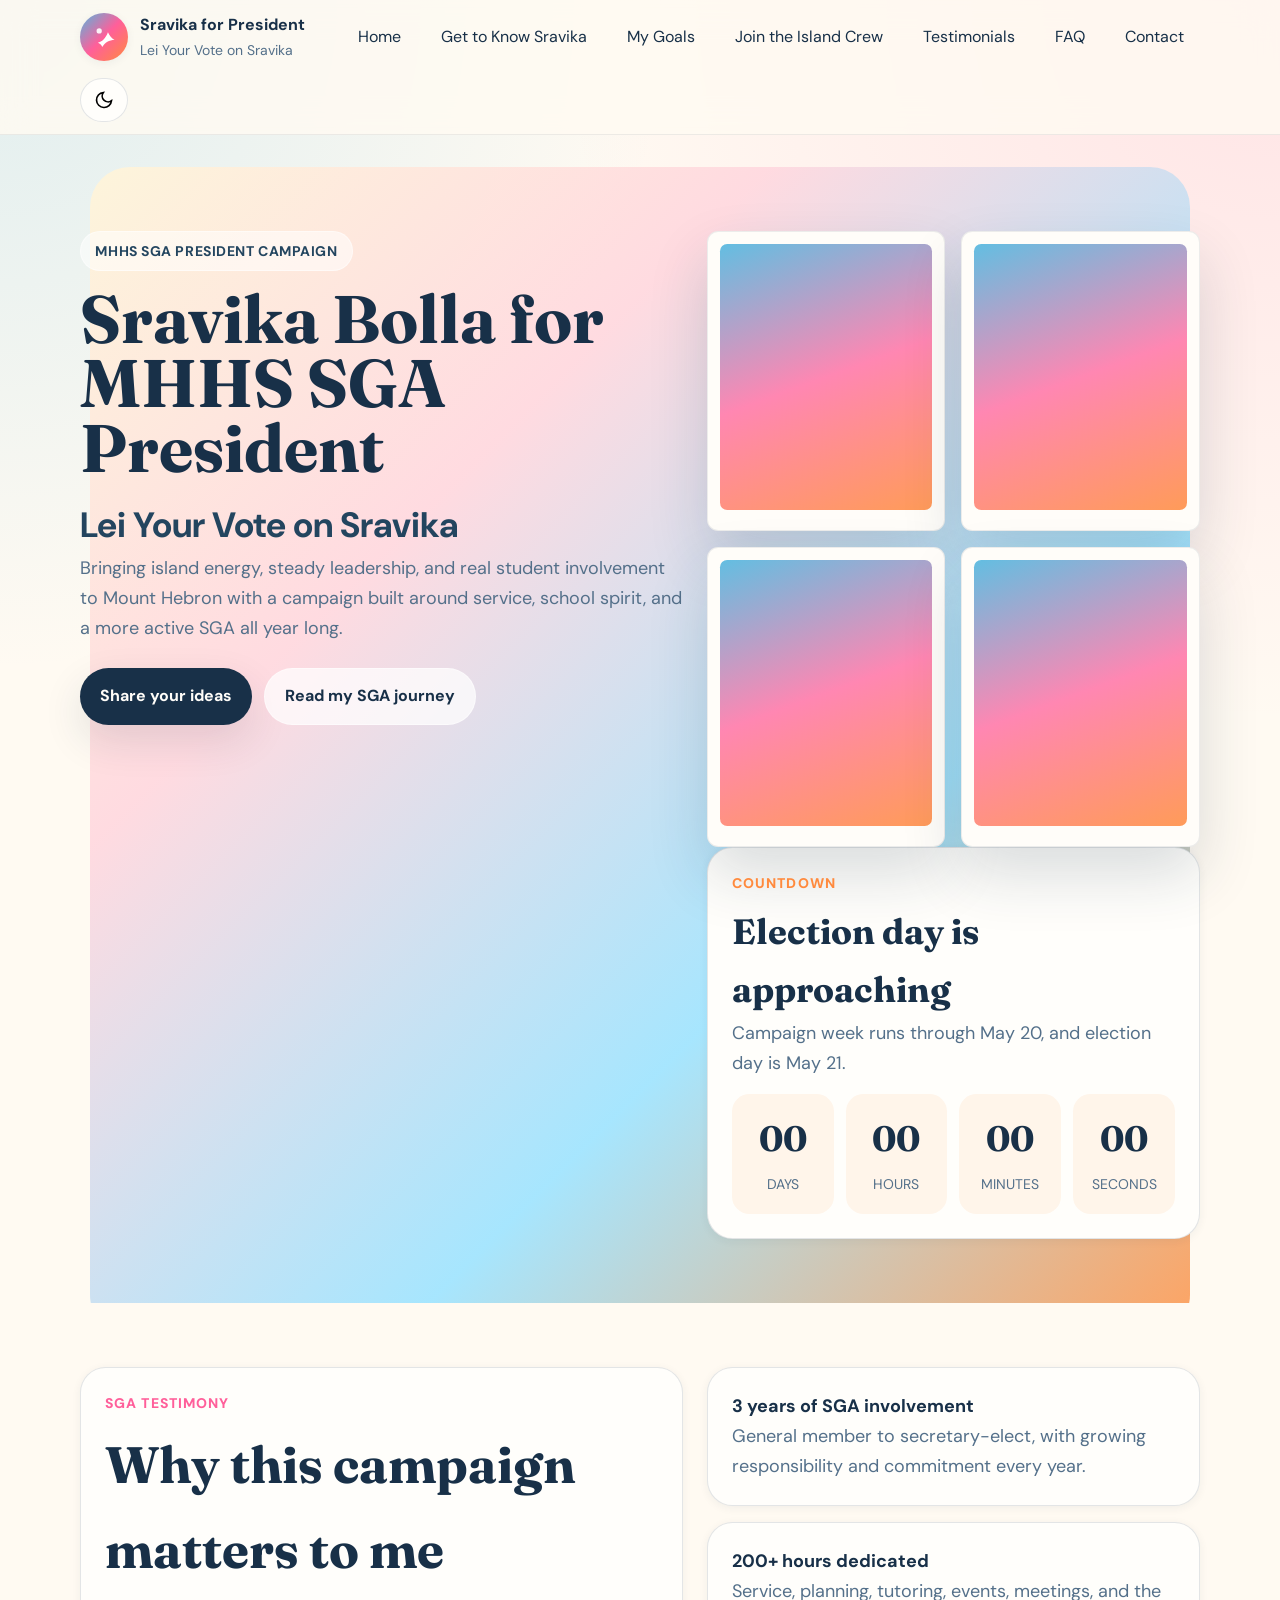
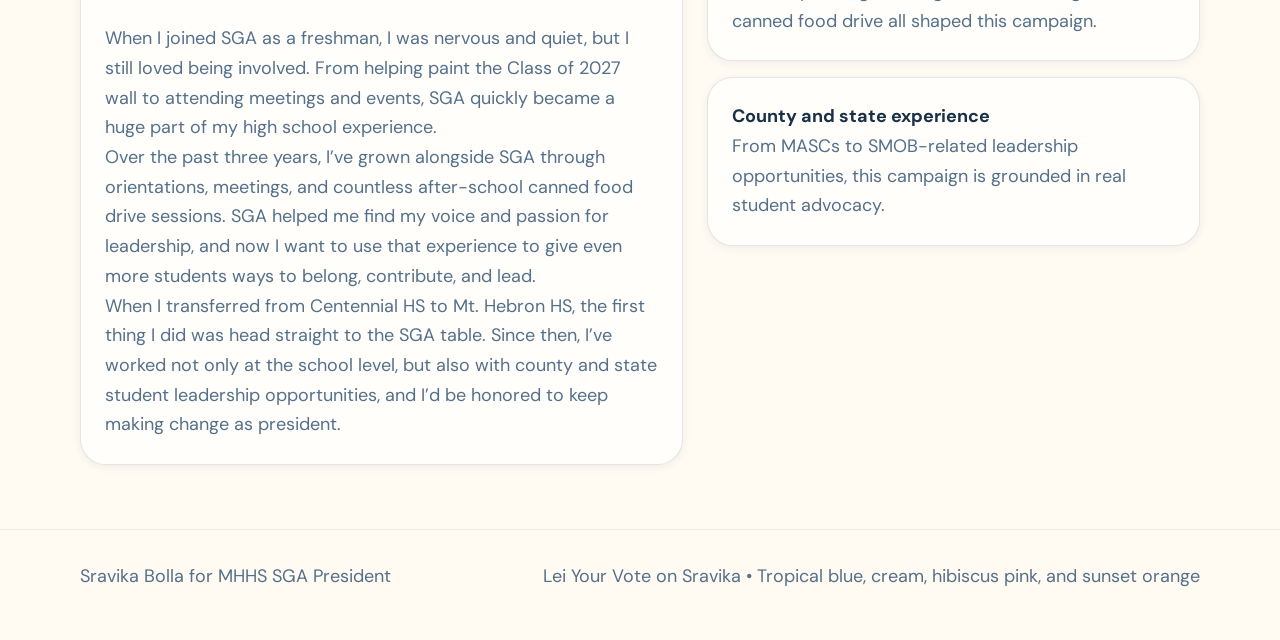
==== commit d7355112: "Add files via upload" ====
--- a/index.html
+++ b/index.html
@@ -1,161 +1,26 @@
-<!DOCTYPE html>
-<html lang="en">
-<head>
-  <meta charset="UTF-8" />
-  <meta name="viewport" content="width=device-width, initial-scale=1.0, maximum-scale=1" />
-  <title>Sravika Bolla for MHHS SGA President</title>
-  <meta name="description" content="A tropical campaign website for Sravika Bolla's Mt. Hebron High School SGA President campaign." />
-  <link rel="preconnect" href="https://fonts.googleapis.com">
-  <link rel="preconnect" href="https://fonts.gstatic.com" crossorigin>
-  <link href="https://fonts.googleapis.com/css2?family=DM+Sans:wght@400;500;700;800&family=Fraunces:opsz,wght,SOFT@9..144,400;800,100&display=swap" rel="stylesheet">
-  <style>
-    html { -webkit-text-size-adjust: 100%; text-size-adjust: 100%; }
-    body { overflow-x: hidden; }
-    :root, [data-theme="light"] {
-      --text-xs: clamp(0.75rem, 0.7rem + 0.25vw, 0.875rem);
-      --text-sm: clamp(0.875rem, 0.8rem + 0.35vw, 1rem);
-      --text-base: clamp(1rem, 0.95rem + 0.25vw, 1.125rem);
-      --text-lg: clamp(1.125rem, 1rem + 0.75vw, 1.5rem);
-      --text-xl: clamp(1.5rem, 1.2rem + 1.25vw, 2.25rem);
-      --text-2xl: clamp(2rem, 1.2rem + 2.5vw, 3.5rem);
-      --text-3xl: clamp(2.5rem, 1rem + 4vw, 5rem);
-      --space-1: 0.25rem; --space-2: 0.5rem; --space-3: 0.75rem; --space-4: 1rem; --space-5: 1.25rem; --space-6: 1.5rem; --space-8: 2rem; --space-10: 2.5rem; --space-12: 3rem; --space-16: 4rem; --space-20: 5rem; --space-24: 6rem;
-      --radius-sm: 0.375rem; --radius-md: 0.7rem; --radius-lg: 1.1rem; --radius-xl: 1.6rem; --radius-full: 999px;
-      --font-display: 'Fraunces', Georgia, serif; --font-body: 'DM Sans', system-ui, sans-serif;
-      --color-bg: #fffaf2; --color-surface: #fffefb; --color-surface-2: #fff5ea; --color-surface-offset: #eef9ff; --color-border: rgba(26, 54, 77, 0.12); --color-divider: rgba(26, 54, 77, 0.08);
-      --color-text: #183048; --color-text-muted: #54708a; --color-text-faint: #8ea2b3; --color-text-inverse: #fffdf9;
-      --color-primary: #52b7df; --color-secondary: #ff5f9a; --color-accent: #ff8a3d; --color-highlight: #fff0c6;
-      --shadow-sm: 0 2px 10px rgba(24, 48, 72, 0.06); --shadow-md: 0 16px 40px rgba(24, 48, 72, 0.12); --shadow-lg: 0 28px 60px rgba(24, 48, 72, 0.16);
-      --content-default: 1120px; --hero-gradient: linear-gradient(135deg, #fff5d9 0%, #ffd8df 30%, #9fe4ff 65%, #ff9b54 100%);
-    }
-    [data-theme="dark"] {
-      --color-bg: #0e1a24; --color-surface: #132434; --color-surface-2: #182d40; --color-surface-offset: #10202e; --color-border: rgba(255,255,255,0.12); --color-divider: rgba(255,255,255,0.08);
-      --color-text: #f4f7fb; --color-text-muted: #b5c4d2; --color-text-faint: #7f96ab; --color-text-inverse: #112131;
-      --color-primary: #78d4ff; --color-secondary: #ff88b6; --color-accent: #ffb062; --color-highlight: #55472c;
-      --shadow-sm: 0 2px 10px rgba(0,0,0,0.2); --shadow-md: 0 16px 40px rgba(0,0,0,0.28); --shadow-lg: 0 28px 60px rgba(0,0,0,0.35);
-      --hero-gradient: linear-gradient(135deg, #16364d 0%, #281d38 36%, #10506e 68%, #7f3e1e 100%);
-    }
-    *,*::before,*::after{box-sizing:border-box;margin:0;padding:0} html{scroll-behavior:smooth} body{min-height:100vh;font-family:var(--font-body);font-size:var(--text-base);color:var(--color-text);background:radial-gradient(circle at top right, rgba(255,95,154,0.15), transparent 28%),radial-gradient(circle at top left, rgba(82,183,223,0.18), transparent 26%),var(--color-bg);line-height:1.65} a{color:inherit;text-decoration:none} button,input,textarea{font:inherit} button{cursor:pointer;border:none;background:none}.container{width:min(calc(100% - 2rem), var(--content-default));margin:0 auto}.site-header{position:sticky;top:0;z-index:30;backdrop-filter:blur(16px);background:color-mix(in srgb, var(--color-bg) 82%, transparent);border-bottom:1px solid var(--color-divider)}.nav-wrap{display:flex;align-items:center;justify-content:space-between;gap:var(--space-4);padding:var(--space-3) 0}.brand{display:flex;align-items:center;gap:var(--space-3)}.brand-mark{width:48px;height:48px;border-radius:50%;overflow:hidden;flex-shrink:0;background:linear-gradient(135deg,var(--color-primary),var(--color-secondary),var(--color-accent));box-shadow:var(--shadow-sm);padding:10px;color:white}.brand-copy strong{display:block;font-size:var(--text-sm)}.brand-copy span{display:block;font-size:var(--text-xs);color:var(--color-text-muted)}.nav-links{display:flex;flex-wrap:wrap;justify-content:center;gap:var(--space-2)}.nav-links a,.theme-toggle{min-height:44px;display:inline-flex;align-items:center;justify-content:center;padding:.75rem 1rem;border-radius:var(--radius-full);font-size:var(--text-sm)}.nav-links a:hover,.theme-toggle:hover{background:var(--color-surface-2)}.theme-toggle{border:1px solid var(--color-border);background:var(--color-surface);width:48px;padding:0}.hero{position:relative;overflow:clip;padding:clamp(var(--space-12),8vw,var(--space-24)) 0 var(--space-16)}.hero::after{content:'';position:absolute;inset:2rem auto auto 50%;transform:translateX(-50%);width:min(1100px,94vw);height:100%;z-index:-1;background:var(--hero-gradient);border-radius:40px;opacity:.92}.hero-grid,.split,.contact-layout,.crew-grid,.poll-wrap{display:grid;grid-template-columns:1.1fr .9fr;gap:var(--space-6);align-items:start}.eyebrow{display:inline-flex;align-items:center;gap:var(--space-2);padding:.45rem .9rem;border-radius:var(--radius-full);font-size:var(--text-xs);letter-spacing:.04em;text-transform:uppercase;font-weight:700;background:rgba(255,255,255,.55);border:1px solid rgba(255,255,255,.45);color:#23455f}.hero h1,.section-heading h2{font-family:var(--font-display)}.hero h1{font-size:var(--text-3xl);line-height:.96;margin-top:var(--space-4);max-width:12ch}.hero .tagline{font-size:var(--text-xl);margin-top:var(--space-4);color:#23455f;font-weight:700}.hero p,.section-heading p,.quote-card p,.mini-item p,.timeline-item li,.postcard p,details p,.helper,.contact-layout p,.pillar p{color:var(--color-text-muted)}.hero-actions{display:flex;flex-wrap:wrap;gap:var(--space-3);margin-top:var(--space-6)}.btn{min-height:48px;padding:.9rem 1.25rem;border-radius:var(--radius-full);display:inline-flex;align-items:center;justify-content:center;gap:var(--space-2);font-weight:700;font-size:var(--text-sm)}.btn-primary{background:var(--color-text);color:var(--color-text-inverse);box-shadow:var(--shadow-md)}.btn-secondary{background:rgba(255,255,255,.72);color:var(--color-text);border:1px solid rgba(255,255,255,.5)}section{padding:clamp(var(--space-10),5vw,var(--space-20)) 0}.section-heading{max-width:46rem;margin-bottom:var(--space-8)}.section-heading .kicker{color:var(--color-secondary);text-transform:uppercase;letter-spacing:.08em;font-size:var(--text-xs);font-weight:800}.section-heading h2{font-size:var(--text-2xl);margin-top:var(--space-2)}.quote-card,.mini-item,.timeline-item,.pillar,.form-card,.postcard,details,.floating-card,.countdown-card,.poll-card{background:var(--color-surface);border:1px solid var(--color-border);border-radius:var(--radius-xl);padding:var(--space-6);box-shadow:var(--shadow-sm)}.mini-list,.timeline,.faq-list,.contact-info{display:grid;gap:var(--space-4)}.timeline-item{position:relative;padding-left:var(--space-8)}.timeline-item::before{content:'';position:absolute;left:1.4rem;top:1.75rem;width:12px;height:12px;border-radius:50%;background:linear-gradient(135deg,var(--color-secondary),var(--color-accent))}.timeline-item .year{font-size:var(--text-sm);color:var(--color-secondary);font-weight:800}.timeline-item ul,.pillar ul{margin-top:var(--space-3);padding-left:1rem}.pillar-grid,.testimonial-grid{display:grid;gap:var(--space-4)}.pillar-grid{grid-template-columns:repeat(2,minmax(0,1fr))}.testimonial-grid{grid-template-columns:repeat(3,minmax(0,1fr))}.pillar{position:relative;overflow:hidden}.pillar::after{content:'';position:absolute;right:-18px;top:-18px;width:88px;height:88px;border-radius:50%;background:color-mix(in srgb,var(--color-primary) 16%,white);opacity:.9}.island-tag{display:inline-flex;padding:.4rem .8rem;border-radius:var(--radius-full);font-size:var(--text-xs);font-weight:800;background:var(--color-highlight);color:#7b4d06;margin-bottom:var(--space-3)}summary{cursor:pointer;list-style:none}summary::-webkit-details-marker{display:none}input,textarea{width:100%;border-radius:var(--radius-lg);border:1px solid var(--color-border);background:var(--color-surface-2);padding:.9rem 1rem;color:var(--color-text)}textarea{min-height:150px;resize:vertical}label{font-size:var(--text-sm);font-weight:700;display:block;margin-bottom:var(--space-2)}.form-card form,.field{display:grid;gap:var(--space-4)}.wave-message{margin-top:var(--space-4);padding:var(--space-4);border-radius:var(--radius-lg);background:var(--color-surface-2);border:1px dashed var(--color-border)}.countdown-grid{display:grid;grid-template-columns:repeat(4,1fr);gap:var(--space-3);margin-top:var(--space-4)}.countdown-box{border-radius:var(--radius-lg);background:var(--color-surface-2);padding:var(--space-4);text-align:center}.countdown-box strong{font-size:var(--text-xl);display:block;font-family:var(--font-display)}.countdown-box span{color:var(--color-text-muted);font-size:var(--text-xs);text-transform:uppercase}.footer{padding:var(--space-8) 0 var(--space-12);border-top:1px solid var(--color-divider)}.footer-wrap{display:flex;flex-wrap:wrap;justify-content:space-between;gap:var(--space-4);color:var(--color-text-muted)}.polaroid-stack{display:grid;grid-template-columns:repeat(2,minmax(0,1fr));gap:var(--space-4)}.polaroid{background:#fffdf9;padding:var(--space-3) var(--space-3) var(--space-5);border-radius:var(--radius-md);box-shadow:var(--shadow-lg);border:1px solid rgba(24,48,72,.08)}.photo{aspect-ratio:4/5;border-radius:calc(var(--radius-md) - .25rem);background:linear-gradient(160deg, rgba(82,183,223,.9), rgba(255,95,154,.75), rgba(255,138,61,.85))}.contact-chip{display:inline-flex;align-items:center;gap:var(--space-2);padding:.8rem 1rem;border-radius:var(--radius-full);background:var(--color-surface-2);border:1px solid var(--color-border);font-weight:700;width:fit-content}@media (max-width:980px){.hero-grid,.split,.contact-layout,.crew-grid,.poll-wrap{grid-template-columns:1fr}.pillar-grid,.testimonial-grid{grid-template-columns:1fr}.nav-wrap{align-items:flex-start;flex-direction:column}.nav-links{justify-content:flex-start}}@media (max-width:680px){.nav-links{display:grid;grid-template-columns:repeat(2,minmax(0,1fr));width:100%}.countdown-grid{grid-template-columns:repeat(2,1fr)}}
-  
-
-    @media (max-width: 900px) {
-      .site-header { position: sticky; }
-      .nav-wrap { gap: var(--space-3); }
-      .nav-links { width: 100%; display: flex; flex-wrap: wrap; gap: var(--space-2); }
-      .nav-links a { min-height: 48px; padding: 0.8rem 1rem; }
-      .hero { padding-top: var(--space-10); }
-      .hero::after { width: calc(100% - 1rem); border-radius: 28px; }
-      .hero-grid, .split, .contact-layout, .crew-grid, .poll-wrap { grid-template-columns: 1fr; }
-      .polaroid-stack { grid-template-columns: 1fr 1fr; gap: var(--space-3); }
-      .testimonial-grid, .pillar-grid { grid-template-columns: 1fr; }
-      .countdown-grid { grid-template-columns: repeat(2, 1fr); }
-      .hero h1 { max-width: 10ch; }
-      .hero-actions { gap: var(--space-2); }
-      .btn { width: 100%; }
-      .btn-primary, .btn-secondary { justify-content: center; }
-      .section-heading h2, .hero .tagline { word-break: normal; }
-      .quote-card, .mini-item, .timeline-item, .pillar, .form-card, .postcard, details, .floating-card, .countdown-card, .poll-card { padding: var(--space-5); }
-    }
-
-    @media (max-width: 640px) {
-      .container { width: min(calc(100% - 1rem), var(--content-default)); }
-      .brand-copy span { display: none; }
-      .brand-mark { width: 42px; height: 42px; }
-      .nav-links { display: grid; grid-template-columns: repeat(2, minmax(0, 1fr)); width: 100%; }
-      .nav-links a { font-size: var(--text-xs); padding: 0.7rem 0.8rem; justify-content: center; }
-      .hero h1 { font-size: clamp(2.2rem, 11vw, 3.25rem); max-width: 8.5ch; }
-      .hero .tagline { font-size: clamp(1.2rem, 5vw, 1.5rem); }
-      .hero p { font-size: var(--text-sm); }
-      .polaroid-stack { grid-template-columns: 1fr 1fr; }
-      .countdown-grid { gap: var(--space-2); }
-      .countdown-box strong { font-size: clamp(1.2rem, 5vw, 1.6rem); }
-      .countdown-box span { font-size: 0.64rem; }
-      .section-heading h2 { font-size: clamp(1.7rem, 8vw, 2.3rem); }
-      label, .helper, .timeline-item li, .pillar p, .postcard p, .contact-layout p { font-size: var(--text-sm); }
-      input, textarea { font-size: 16px; }
-      textarea { min-height: 130px; }
-    }
-
-    @media (max-width: 420px) {
-      .nav-links { grid-template-columns: 1fr 1fr; }
-      .polaroid-stack { grid-template-columns: 1fr; }
-      .countdown-grid { grid-template-columns: 1fr 1fr; }
-      .footer-wrap { font-size: var(--text-sm); }
-    }
-
-  </style>
-</head>
-<body>
-  <header class="site-header">
-    <div class="container nav-wrap">
-      <a class="brand" href="#home">
-        <div class="brand-mark" aria-hidden="true">
-          <svg viewBox="0 0 64 64" fill="none" xmlns="http://www.w3.org/2000/svg"><path d="M18 45C27 43 36 35 41 21C45 29 49 34 56 39C44 39 34 45 28 55C27 51 23 47 18 45Z" fill="currentColor"/><circle cx="21" cy="18" r="6" fill="currentColor" opacity="0.9"/></svg>
-        </div>
-        <div class="brand-copy"><strong>Sravika for President</strong><span>Lei Your Vote on Sravika</span></div>
-      </a>
-      <nav class="nav-links" aria-label="Section navigation">
-        <a href="#home">Home</a>
-        <a href="#about">Get to Know Sravika</a>
-        <a href="#goals">My Goals</a>
-        <a href="#ideas">Join the Island Crew</a>
-        <a href="#testimonials">Testimonials</a>
-        <a href="#faq">FAQ</a>
-        <a href="#contact">Contact</a>
-      </nav>
-      <button class="theme-toggle" type="button" data-theme-toggle aria-label="Toggle color theme" title="Toggle color theme"></button>
-    </div>
-  </header>
-
-  <main>
-    <section class="hero" id="home">
-      <div class="container hero-grid">
-        <div>
-          <span class="eyebrow">MHHS SGA President Campaign</span>
-          <h1>Sravika Bolla for MHHS SGA President</h1>
-          <div class="tagline">Lei Your Vote on Sravika</div>
-          <p>Bringing island energy, steady leadership, and real student involvement to Mount Hebron with a campaign built around service, school spirit, and a more active SGA all year long.</p>
-          <div class="hero-actions"><a class="btn btn-primary" href="#ideas">Share your ideas</a><a class="btn btn-secondary" href="#about">Read my SGA journey</a></div>
-        </div>
-        <div>
-          <div class="polaroid-stack">
-            <figure class="polaroid"><div class="photo"></div><figcaption>Leading with heart</figcaption></figure>
-            <figure class="polaroid"><div class="photo"></div><figcaption>Serving our school</figcaption></figure>
-            <figure class="polaroid"><div class="photo"></div><figcaption>Building community</figcaption></figure>
-            <figure class="polaroid"><div class="photo"></div><figcaption>Island energy all year</figcaption></figure>
-          </div>
-          <div class="countdown-card">
-            <div class="section-heading" style="margin-bottom:0;"><div class="kicker" style="color: var(--color-accent);">Countdown</div><h2 style="font-size: var(--text-xl);">Election day is approaching</h2><p>Campaign week runs through May 20, and election day is May 21.</p></div>
-            <div class="countdown-grid" id="countdown"><div class="countdown-box"><strong>00</strong><span>Days</span></div><div class="countdown-box"><strong>00</strong><span>Hours</span></div><div class="countdown-box"><strong>00</strong><span>Minutes</span></div><div class="countdown-box"><strong>00</strong><span>Seconds</span></div></div>
-          </div>
-        </div>
-      </div>
-    </section>
-
-    <section>
-      <div class="container split">
-        <div class="quote-card"><div class="section-heading"><div class="kicker">SGA Testimony</div><h2>Why this campaign matters to me</h2></div><p>When I joined SGA as a freshman, I was nervous and quiet, but I still loved being involved. From helping paint the Class of 2027 wall to attending meetings and events, SGA quickly became a huge part of my high school experience.</p><p>Over the past three years, I’ve grown alongside SGA through orientations, meetings, and countless after-school canned food drive sessions. SGA helped me find my voice and passion for leadership, and now I want to use that experience to give even more students ways to belong, contribute, and lead.</p><p>When I transferred from Centennial HS to Mt. Hebron HS, the first thing I did was head straight to the SGA table. Since then, I’ve worked not only at the school level, but also with county and state student leadership opportunities, and I’d be honored to keep making change as president.</p></div>
-        <div class="mini-list"><div class="mini-item"><strong>3 years of SGA involvement</strong><p>General member to secretary-elect, with growing responsibility and commitment every year.</p></div><div class="mini-item"><strong>200+ hours dedicated</strong><p>Service, planning, tutoring, events, meetings, and the canned food drive all shaped this campaign.</p></div><div class="mini-item"><strong>County and state experience</strong><p>From MASCs to SMOB-related leadership opportunities, this campaign is grounded in real student advocacy.</p></div></div>
-      </div>
-    </section>
-
-    <section id="about"><div class="container"><div class="section-heading"><div class="kicker">Get to know Sravika</div><h2>A leadership journey built on service</h2><p>My experience in SGA and outside organizations has prepared me to lead with consistency, empathy, and follow-through.</p></div><div class="split"><div class="timeline"><article class="timeline-item"><div class="year">2022–2023</div><h3>General Member</h3><ul><li>Attended every general meeting.</li><li>Stayed involved even when formal freshman roles were limited.</li></ul></article><article class="timeline-item"><div class="year">2023–2024</div><h3>General Member</h3><ul><li>50+ hours in the canned food drive and 70+ hours of ESOL tutoring.</li><li>Represented Howard County as one of only 14 students at the Maryland Association of Student Councils Convention.</li><li>Helped with pep rally, homecoming parade, back-to-school night, and 8th-grade orientation.</li></ul></article><article class="timeline-item"><div class="year">2024–2025</div><h3>Secretary-Elect</h3><ul><li>Managed attendance, notes, sponsor check-ins, and daily secretarial tasks.</li><li>Spent two hours after school for two months during the canned food drive, helping raise over $53,000 worth of food and donations.</li><li>Nominated to the HOCO SMOB Advisory Council and named a Maryland SMOB quarter-finalist.</li></ul></article></div><div class="mini-list"><div class="mini-item"><strong>Fast facts</strong><p>UNICEF Club founder and president, ACE Crochet Club president, Vote 16 Howard County director, varsity tennis member, and Korean traditional dance co-captain.</p></div><div class="mini-item"><strong>Leadership beyond school</strong><p>Experience includes Model UN travel team, Garden Korean School volunteer work, and an incoming internship with the Maryland Secretary of State.</p></div></div></div></div></section>
-
-    <section id="goals"><div class="container"><div class="section-heading"><div class="kicker">Bringing island energy to SGA</div><h2>My campaign pillars</h2></div><div class="pillar-grid"><article class="pillar"><span class="island-tag">Volunteer Island</span><h3>Service and volunteer opportunities</h3><p>I want every student to have a chance to get involved, even in small ways, through more accessible service opportunities and stronger participation in events like the canned food drive.</p></article><article class="pillar"><span class="island-tag">Spirit Island</span><h3>Engaging events and an active SGA</h3><p>I don’t want SGA energy to fade after the start of the school year. I want events and momentum to continue through winter and spring too.</p></article><article class="pillar"><span class="island-tag">Voice Island</span><h3>Student ideas that shape action</h3><p>This campaign is about listening as much as leading, so I want regular feedback loops, surveys, and idea collection to become part of how SGA works.</p></article><article class="pillar"><span class="island-tag">Leadership Island</span><h3>Prepared, passionate representation</h3><p>The SGA president represents the student body at meetings, public events, district occasions, and county councils, and I’m ready for that responsibility.</p></article></div><div class="poll-wrap" style="margin-top: var(--space-8);"><div class="poll-card"><h3>Interactive pulse check</h3><p class="helper">A sample poll section for students to click through during campaign week.</p><div class="wave-message">More events • More service opportunities • Better communication</div></div><div class="poll-card"><h3>Campaign week</h3><p>Campaign cards with information and candy will be handed out during both lunches and in some class periods. Stop by and say hi if you’d like one.</p><div class="wave-message"><strong>Timeline:</strong> Campaign week through May 20, election day May 21.</div></div></div></div></section>
-
-    <section id="ideas"><div class="container crew-grid"><div class="form-card"><div class="section-heading" style="margin-bottom: var(--space-5);"><div class="kicker">Lei your ideas on me</div><h2>Join the island crew</h2><p>Share what you want to see next year, what you’d improve, or any feedback about the campaign. Students can also leave an email for a follow-up.</p></div><form id="feedback-form"><div class="field"><label for="idea">What ideas or events would you want me to implement if elected?</label><textarea id="idea"></textarea></div><div class="field"><label for="feedback">Are there any aspects you dislike about my campaign?</label><textarea id="feedback"></textarea></div><div class="field"><label for="email">Optional email</label><input id="email" type="email"></div><button class="btn btn-primary" type="submit">Send your feedback</button><p class="helper" id="form-status"></p></form></div><div><div class="form-card"><h3>Wave of the day</h3><p>I genuinely want to hear your ideas.</p><div class="wave-message">The best student government should feel like it belongs to everyone.</div></div></div></div></section>
-
-    <section id="testimonials"><div class="container"><div class="section-heading"><div class="kicker">Testimonials</div><h2>Postcards from the campaign trail</h2></div><div class="testimonial-grid"><article class="postcard"><h3>Trusted teammate</h3><p>Drop in a short quote about Sravika’s leadership.</p><div class="name">Jessica / Erica</div></article><article class="postcard"><h3>Student leader perspective</h3><p>Use this card for a testimonial about event planning.</p><div class="name">Isha / Cho / Teo</div></article><article class="postcard"><h3>Friend or mentor note</h3><p>Ideal for a warm, personal statement.</p><div class="name">Taryn / Jamie / Shreya Jonnala</div></article></div></div></section>
-
-    <section id="faq"><div class="container"><div class="section-heading"><div class="kicker">FAQ</div><h2>Questions students might ask</h2></div><div class="faq-list"><details open><summary>What does the SGA president actually do?</summary><p>The president prepares for and presides over SGA meetings, represents the student body, works with administration, coordinates the canned food drive, and attends county student council meetings.</p></details><details><summary>What makes this campaign different?</summary><p>This campaign focuses on staying active all year and expanding opportunities for student involvement.</p></details><details><summary>When is the election?</summary><p>Election day is May 21.</p></details></div></div></section>
-
-    <section id="contact"><div class="container contact-layout"><div><div class="section-heading"><div class="kicker">Contact</div><h2>Reach out anytime</h2><p>If you have questions, comments, concerns, policy ideas, or feedback, I’d love to hear from you.</p></div><div class="contact-info"><a class="contact-chip" href="mailto:sravika4mhhspres@gmail.com">sravika4mhhspres@gmail.com</a></div></div><div class="floating-card"><h3>Ready to vote?</h3><p>If you want an SGA that stays engaged, listens better, and creates more chances for everyone to be involved, this campaign is for you.</p><div class="hero-actions" style="margin-top: var(--space-5);"><a class="btn btn-primary" href="#home">Back to home</a><a class="btn btn-secondary" href="#ideas">Share an idea</a></div></div></div></section>
-  </main>
-
-  <footer class="footer"><div class="container footer-wrap"><p>Sravika Bolla for MHHS SGA President</p><p>Lei Your Vote on Sravika • Tropical blue, cream, hibiscus pink, and sunset orange</p></div></footer>
-
-  <script>
-    (function(){const t=document.querySelector('[data-theme-toggle]'),r=document.documentElement;let d=matchMedia('(prefers-color-scheme: dark)').matches?'dark':'light';r.setAttribute('data-theme',d);function s(){if(!t)return;t.innerHTML=d==='dark'?'<svg width="20" height="20" viewBox="0 0 24 24" fill="none" stroke="currentColor" stroke-width="2"><circle cx="12" cy="12" r="5"/><path d="M12 1v2M12 21v2M4.22 4.22l1.42 1.42M18.36 18.36l1.42 1.42M1 12h2M21 12h2M4.22 19.78l1.42-1.42M18.36 5.64l1.42-1.42"/></svg>':'<svg width="20" height="20" viewBox="0 0 24 24" fill="none" stroke="currentColor" stroke-width="2"><path d="M21 12.79A9 9 0 1 1 11.21 3 7 7 0 0 0 21 12.79z"/></svg>'}s();t&&t.addEventListener('click',()=>{d=d==='dark'?'light':'dark';r.setAttribute('data-theme',d);s()});const c=document.getElementById('countdown');if(c){const target=new Date('2026-05-21T07:30:00');function u(){let diff=target-new Date();if(diff<0)diff=0;const vals=[Math.floor(diff/86400000),Math.floor(diff/3600000%24),Math.floor(diff/60000%60),Math.floor(diff/1000%60)];c.querySelectorAll('strong').forEach((el,i)=>el.textContent=String(vals[i]).padStart(2,'0'))}u();setInterval(u,1000)}const f=document.getElementById('feedback-form'),st=document.getElementById('form-status');if(f&&st){f.addEventListener('submit',e=>{e.preventDefault();st.textContent='Thanks for sharing your ideas — this downloadable demo saved your response only for this session.';f.reset()})}})();
-  </script>
-</body>
-</html>
+<!DOCTYPE html><html lang="en"><head><meta charset="UTF-8"><meta name="viewport" content="width=device-width, initial-scale=1.0, maximum-scale=1"><link rel="preconnect" href="https://fonts.googleapis.com"><link rel="preconnect" href="https://fonts.gstatic.com" crossorigin><link href="https://fonts.googleapis.com/css2?family=DM+Sans:wght@400;500;700;800&family=Fraunces:opsz,wght,SOFT@9..144,400;800,100&display=swap" rel="stylesheet"><link rel="stylesheet" href="styles.css"><title>Home | Sravika Bolla for MHHS SGA President</title></head><body><a class="skip-link" href="#main">Skip to content</a><header class="site-header"><div class="container nav-wrap"><a class="brand" href="index.html"><div class="brand-mark" aria-hidden="true"><svg viewBox="0 0 64 64" fill="none" xmlns="http://www.w3.org/2000/svg"><path d="M18 45C27 43 36 35 41 21C45 29 49 34 56 39C44 39 34 45 28 55C27 51 23 47 18 45Z" fill="currentColor"/><circle cx="21" cy="18" r="6" fill="currentColor" opacity="0.9"/></svg></div><div class="brand-copy"><strong>Sravika for President</strong><span>Lei Your Vote on Sravika</span></div></a><button class="menu-toggle" type="button" aria-expanded="false" aria-controls="site-nav" aria-label="Open navigation menu"><span></span><span></span><span></span></button><nav class="nav-links" id="site-nav" aria-label="Section navigation"><a href="index.html">Home</a><a href="about.html">Get to Know Sravika</a><a href="goals.html">My Goals</a><a href="ideas.html">Join the Island Crew</a><a href="testimonials.html">Testimonials</a><a href="faq.html">FAQ</a><a href="contact.html">Contact</a></nav><button class="theme-toggle" type="button" data-theme-toggle aria-label="Toggle color theme"></button></div></header><main id="main">
+<section class="hero" id="home">
+  <div class="container hero-grid">
+    <div>
+      <span class="eyebrow">MHHS SGA President Campaign</span>
+      <h1>Sravika Bolla for MHHS SGA President</h1>
+      <div class="tagline">Lei Your Vote on Sravika</div>
+      <p>Bringing island energy, steady leadership, and real student involvement to Mount Hebron with a campaign built around service, school spirit, and a more active SGA all year long.</p>
+      <div class="hero-actions"><a class="btn btn-primary" href="#ideas">Share your ideas</a><a class="btn btn-secondary" href="#about">Read my SGA journey</a></div>
+    </div>
+    <div>
+      <div class="polaroid-stack">
+        <figure class="polaroid"><div class="photo"></div></figure>
+        <figure class="polaroid"><div class="photo"></div></figure>
+        <figure class="polaroid"><div class="photo"></div></figure>
+        <figure class="polaroid"><div class="photo"></div></figure>
+      </div>
+      <div class="countdown-card">
+        <div class="section-heading" style="margin-bottom:0;"><div class="kicker" style="color: var(--color-accent);">Countdown</div><h2 style="font-size: var(--text-xl);">Election day is approaching</h2><p>Campaign week runs through May 20, and election day is May 21.</p></div>
+        <div class="countdown-grid" id="countdown" aria-live="polite"><div class="countdown-box"><strong>00</strong><span>Days</span></div><div class="countdown-box"><strong>00</strong><span>Hours</span></div><div class="countdown-box"><strong>00</strong><span>Minutes</span></div><div class="countdown-box"><strong>00</strong><span>Seconds</span></div></div>
+      </div>
+    </div>
+  </div>
+</section>
+<section><div class="container split"><div class="quote-card"><div class="section-heading"><div class="kicker">SGA Testimony</div><h2>Why this campaign matters to me</h2></div><p>When I joined SGA as a freshman, I was nervous and quiet, but I still loved being involved. From helping paint the Class of 2027 wall to attending meetings and events, SGA quickly became a huge part of my high school experience.</p><p>Over the past three years, I’ve grown alongside SGA through orientations, meetings, and countless after-school canned food drive sessions. SGA helped me find my voice and passion for leadership, and now I want to use that experience to give even more students ways to belong, contribute, and lead.</p><p>When I transferred from Centennial HS to Mt. Hebron HS, the first thing I did was head straight to the SGA table. Since then, I’ve worked not only at the school level, but also with county and state student leadership opportunities, and I’d be honored to keep making change as president.</p></div><div class="mini-list"><div class="mini-item"><strong>3 years of SGA involvement</strong><p>General member to secretary-elect, with growing responsibility and commitment every year.</p></div><div class="mini-item"><strong>200+ hours dedicated</strong><p>Service, planning, tutoring, events, meetings, and the canned food drive all shaped this campaign.</p></div><div class="mini-item"><strong>County and state experience</strong><p>From MASCs to SMOB-related leadership opportunities, this campaign is grounded in real student advocacy.</p></div></div></div></section>
+</main><footer class="footer"><div class="container footer-wrap"><p>Sravika Bolla for MHHS SGA President</p><p>Lei Your Vote on Sravika • Tropical blue, cream, hibiscus pink, and sunset orange</p></div></footer><script src="script.js" defer></script></body></html>
--- a/styles.css
+++ b/styles.css
@@ -0,0 +1,392 @@
+html { -webkit-text-size-adjust: 100%; text-size-adjust: 100%; }
+body { overflow-x: hidden; }
+:root, [data-theme="light"] {
+  --text-xs: clamp(0.75rem, 0.7rem + 0.25vw, 0.875rem);
+  --text-sm: clamp(0.875rem, 0.8rem + 0.35vw, 1rem);
+  --text-base: clamp(1rem, 0.95rem + 0.25vw, 1.125rem);
+  --text-lg: clamp(1.125rem, 1rem + 0.75vw, 1.5rem);
+  --text-xl: clamp(1.5rem, 1.2rem + 1.25vw, 2.25rem);
+  --text-2xl: clamp(2rem, 1.2rem + 2.5vw, 3.5rem);
+  --text-3xl: clamp(2.5rem, 1rem + 4vw, 5rem);
+  --space-1: 0.25rem;
+  --space-2: 0.5rem;
+  --space-3: 0.75rem;
+  --space-4: 1rem;
+  --space-5: 1.25rem;
+  --space-6: 1.5rem;
+  --space-8: 2rem;
+  --space-10: 2.5rem;
+  --space-12: 3rem;
+  --space-16: 4rem;
+  --space-20: 5rem;
+  --space-24: 6rem;
+  --radius-sm: 0.375rem;
+  --radius-md: 0.7rem;
+  --radius-lg: 1.1rem;
+  --radius-xl: 1.6rem;
+  --radius-full: 999px;
+  --font-display: 'Fraunces', Georgia, serif;
+  --font-body: 'DM Sans', system-ui, sans-serif;
+  --color-bg: #fffaf2;
+  --color-surface: #fffefb;
+  --color-surface-2: #fff5ea;
+  --color-surface-offset: #eef9ff;
+  --color-border: rgba(26, 54, 77, 0.12);
+  --color-divider: rgba(26, 54, 77, 0.08);
+  --color-text: #183048;
+  --color-text-muted: #54708a;
+  --color-text-faint: #8ea2b3;
+  --color-text-inverse: #fffdf9;
+  --color-primary: #52b7df;
+  --color-secondary: #ff5f9a;
+  --color-accent: #ff8a3d;
+  --color-highlight: #fff0c6;
+  --shadow-sm: 0 2px 10px rgba(24, 48, 72, 0.06);
+  --shadow-md: 0 16px 40px rgba(24, 48, 72, 0.12);
+  --shadow-lg: 0 28px 60px rgba(24, 48, 72, 0.16);
+  --content-default: 1120px;
+  --hero-gradient: linear-gradient(135deg, #fff5d9 0%, #ffd8df 30%, #9fe4ff 65%, #ff9b54 100%);
+}
+[data-theme="dark"] {
+  --color-bg: #0e1a24;
+  --color-surface: #132434;
+  --color-surface-2: #182d40;
+  --color-surface-offset: #10202e;
+  --color-border: rgba(255,255,255,0.12);
+  --color-divider: rgba(255,255,255,0.08);
+  --color-text: #f4f7fb;
+  --color-text-muted: #b5c4d2;
+  --color-text-faint: #7f96ab;
+  --color-text-inverse: #112131;
+  --color-primary: #78d4ff;
+  --color-secondary: #ff88b6;
+  --color-accent: #ffb062;
+  --color-highlight: #55472c;
+  --shadow-sm: 0 2px 10px rgba(0,0,0,0.2);
+  --shadow-md: 0 16px 40px rgba(0,0,0,0.28);
+  --shadow-lg: 0 28px 60px rgba(0,0,0,0.35);
+  --hero-gradient: linear-gradient(135deg, #16364d 0%, #281d38 36%, #10506e 68%, #7f3e1e 100%);
+}
+*,*::before,*::after{box-sizing:border-box;margin:0;padding:0}
+html{scroll-behavior:smooth}
+body{
+  min-height:100vh;
+  font-family:var(--font-body);
+  font-size:var(--text-base);
+  color:var(--color-text);
+  background:
+    radial-gradient(circle at top right, rgba(255,95,154,0.15), transparent 28%),
+    radial-gradient(circle at top left, rgba(82,183,223,0.18), transparent 26%),
+    var(--color-bg);
+  line-height:1.65
+}
+a{color:inherit;text-decoration:none}
+button,input,textarea{font:inherit}
+button{cursor:pointer;border:none;background:none}
+.skip-link{position:absolute;left:-999px;top:auto}
+.skip-link:focus{left:1rem;top:1rem;z-index:1000;background:var(--color-surface);padding:.75rem 1rem;border-radius:var(--radius-full);box-shadow:var(--shadow-md)}
+.container{width:min(calc(100% - 2rem), var(--content-default));margin:0 auto}
+.site-header{
+  position:sticky;
+  top:0;
+  z-index:30;
+  backdrop-filter:blur(16px);
+  background:color-mix(in srgb, var(--color-bg) 82%, transparent);
+  border-bottom:1px solid var(--color-divider)
+}
+.nav-wrap{
+  display:flex;
+  align-items:center;
+  justify-content:space-between;
+  gap:var(--space-4);
+  padding:var(--space-3) 0;
+  flex-wrap:wrap
+}
+.brand{display:flex;align-items:center;gap:var(--space-3)}
+.brand-mark{
+  width:48px;height:48px;border-radius:50%;overflow:hidden;flex-shrink:0;
+  background:linear-gradient(135deg,var(--color-primary),var(--color-secondary),var(--color-accent));
+  box-shadow:var(--shadow-sm);padding:10px;color:white
+}
+.brand-copy strong{display:block;font-size:var(--text-sm)}
+.brand-copy span{display:block;font-size:var(--text-xs);color:var(--color-text-muted)}
+.menu-toggle{
+  display:none;
+  width:48px;height:48px;border-radius:var(--radius-full);
+  border:1px solid var(--color-border);background:var(--color-surface);
+  align-items:center;justify-content:center;gap:4px;flex-direction:column
+}
+.menu-toggle span{width:18px;height:2px;border-radius:999px;background:var(--color-text);display:block}
+.nav-links{display:flex;flex-wrap:wrap;justify-content:center;gap:var(--space-2)}
+.nav-links a,.theme-toggle{
+  min-height:44px;
+  display:inline-flex;
+  align-items:center;
+  justify-content:center;
+  padding:.75rem 1rem;
+  border-radius:var(--radius-full);
+  font-size:var(--text-sm)
+}
+.nav-links a:hover,.theme-toggle:hover{background:var(--color-surface-2)}
+.theme-toggle{
+  border:1px solid var(--color-border);
+  background:var(--color-surface);
+  width:48px;
+  padding:0
+}
+.hero{
+  position:relative;
+  overflow:clip;
+  padding:clamp(var(--space-12),8vw,var(--space-24)) 0 var(--space-16)
+}
+.hero::after{
+  content:'';
+  position:absolute;
+  inset:2rem auto auto 50%;
+  transform:translateX(-50%);
+  width:min(1100px,94vw);
+  height:100%;
+  z-index:-1;
+  background:var(--hero-gradient);
+  border-radius:40px;
+  opacity:.92
+}
+.hero-grid,.split,.contact-layout,.crew-grid,.poll-wrap{
+  display:grid;
+  grid-template-columns:1.1fr .9fr;
+  gap:var(--space-6);
+  align-items:start
+}
+.eyebrow{
+  display:inline-flex;
+  align-items:center;
+  gap:var(--space-2);
+  padding:.45rem .9rem;
+  border-radius:var(--radius-full);
+  font-size:var(--text-xs);
+  letter-spacing:.04em;
+  text-transform:uppercase;
+  font-weight:700;
+  background:rgba(255,255,255,.55);
+  border:1px solid rgba(255,255,255,.45);
+  color:#23455f
+}
+.hero h1,.section-heading h2{font-family:var(--font-display)}
+.hero h1{
+  font-size:var(--text-3xl);
+  line-height:.96;
+  margin-top:var(--space-4);
+  max-width:12ch
+}
+.hero .tagline{
+  font-size:var(--text-xl);
+  margin-top:var(--space-4);
+  color:#23455f;
+  font-weight:700
+}
+.hero p,.section-heading p,.quote-card p,.mini-item p,.timeline-item li,.postcard p,details p,.helper,.contact-layout p,.pillar p{color:var(--color-text-muted)}
+.hero-actions{
+  display:flex;
+  flex-wrap:wrap;
+  gap:var(--space-3);
+  margin-top:var(--space-6)
+}
+.btn{
+  min-height:48px;
+  padding:.9rem 1.25rem;
+  border-radius:var(--radius-full);
+  display:inline-flex;
+  align-items:center;
+  justify-content:center;
+  gap:var(--space-2);
+  font-weight:700;
+  font-size:var(--text-sm)
+}
+.btn-primary{background:var(--color-text);color:var(--color-text-inverse);box-shadow:var(--shadow-md)}
+.btn-secondary{background:rgba(255,255,255,.72);color:var(--color-text);border:1px solid rgba(255,255,255,.5)}
+section{padding:clamp(var(--space-10),5vw,var(--space-20)) 0}
+.section-heading{max-width:46rem;margin-bottom:var(--space-8)}
+.section-heading .kicker{
+  color:var(--color-secondary);
+  text-transform:uppercase;
+  letter-spacing:.08em;
+  font-size:var(--text-xs);
+  font-weight:800
+}
+.section-heading h2{font-size:var(--text-2xl);margin-top:var(--space-2)}
+.quote-card,.mini-item,.timeline-item,.pillar,.form-card,.postcard,details,.floating-card,.countdown-card,.poll-card{
+  background:var(--color-surface);
+  border:1px solid var(--color-border);
+  border-radius:var(--radius-xl);
+  padding:var(--space-6);
+  box-shadow:var(--shadow-sm)
+}
+.mini-list,.timeline,.faq-list,.contact-info{display:grid;gap:var(--space-4)}
+.timeline-item{
+  position:relative;
+  padding-left:var(--space-8)
+}
+.timeline-item::before{
+  content:'';
+  position:absolute;
+  left:1.4rem;
+  top:1.75rem;
+  width:12px;
+  height:12px;
+  border-radius:50%;
+  background:linear-gradient(135deg,var(--color-secondary),var(--color-accent))
+}
+.timeline-item .year{font-size:var(--text-sm);color:var(--color-secondary);font-weight:800}
+.timeline-item ul,.pillar ul{margin-top:var(--space-3);padding-left:1rem}
+.pillar-grid,.testimonial-grid{display:grid;gap:var(--space-4)}
+.pillar-grid{grid-template-columns:repeat(2,minmax(0,1fr))}
+.testimonial-grid{grid-template-columns:repeat(3,minmax(0,1fr))}
+.pillar{position:relative;overflow:hidden}
+.pillar::after{
+  content:'';
+  position:absolute;
+  right:-18px;
+  top:-18px;
+  width:88px;
+  height:88px;
+  border-radius:50%;
+  background:color-mix(in srgb,var(--color-primary) 16%,white);
+  opacity:.9
+}
+.island-tag{
+  display:inline-flex;
+  padding:.4rem .8rem;
+  border-radius:var(--radius-full);
+  font-size:var(--text-xs);
+  font-weight:800;
+  background:var(--color-highlight);
+  color:#7b4d06;
+  margin-bottom:var(--space-3)
+}
+summary{cursor:pointer;list-style:none}
+summary::-webkit-details-marker{display:none}
+input,textarea{
+  width:100%;
+  border-radius:var(--radius-lg);
+  border:1px solid var(--color-border);
+  background:var(--color-surface-2);
+  padding:.9rem 1rem;
+  color:var(--color-text)
+}
+textarea{min-height:150px;resize:vertical}
+label{
+  font-size:var(--text-sm);
+  font-weight:700;
+  display:block;
+  margin-bottom:var(--space-2)
+}
+.form-card form,.field{display:grid;gap:var(--space-4)}
+.wave-message{
+  margin-top:var(--space-4);
+  padding:var(--space-4);
+  border-radius:var(--radius-lg);
+  background:var(--color-surface-2);
+  border:1px dashed var(--color-border)
+}
+.countdown-grid{
+  display:grid;
+  grid-template-columns:repeat(4,1fr);
+  gap:var(--space-3);
+  margin-top:var(--space-4)
+}
+.countdown-box{
+  border-radius:var(--radius-lg);
+  background:var(--color-surface-2);
+  padding:var(--space-4);
+  text-align:center
+}
+.countdown-box strong{
+  font-size:var(--text-xl);
+  display:block;
+  font-family:var(--font-display)
+}
+.countdown-box span{
+  color:var(--color-text-muted);
+  font-size:var(--text-xs);
+  text-transform:uppercase
+}
+.footer{padding:var(--space-8) 0 var(--space-12);border-top:1px solid var(--color-divider)}
+.footer-wrap{
+  display:flex;
+  flex-wrap:wrap;
+  justify-content:space-between;
+  gap:var(--space-4);
+  color:var(--color-text-muted)
+}
+.polaroid-stack{
+  display:grid;
+  grid-template-columns:repeat(2,minmax(0,1fr));
+  gap:var(--space-4)
+}
+.polaroid{
+  background:#fffdf9;
+  padding:var(--space-3) var(--space-3) var(--space-5);
+  border-radius:var(--radius-md);
+  box-shadow:var(--shadow-lg);
+  border:1px solid rgba(24,48,72,.08)
+}
+.photo{
+  aspect-ratio:4/5;
+  border-radius:calc(var(--radius-md) - .25rem);
+  background:linear-gradient(160deg, rgba(82,183,223,.9), rgba(255,95,154,.75), rgba(255,138,61,.85))
+}
+.contact-chip{
+  display:inline-flex;
+  align-items:center;
+  gap:var(--space-2);
+  padding:.8rem 1rem;
+  border-radius:var(--radius-full);
+  background:var(--color-surface-2);
+  border:1px solid var(--color-border);
+  font-weight:700;
+  width:fit-content
+}
+@media (max-width:900px){
+  .menu-toggle{display:inline-flex}
+  .nav-links{
+    display:none;
+    width:100%;
+    margin-top:var(--space-3);
+    padding:var(--space-3);
+    border-radius:var(--radius-xl);
+    background:color-mix(in srgb, var(--color-bg) 90%, transparent);
+    border:1px solid var(--color-border);
+    box-shadow:var(--shadow-md)
+  }
+  .nav-links.open{display:grid}
+  .nav-wrap{position:relative}
+  .hero::after{width:calc(100% - 1rem);border-radius:28px}
+  .hero-grid,.split,.contact-layout,.crew-grid,.poll-wrap{grid-template-columns:1fr}
+  .testimonial-grid,.pillar-grid{grid-template-columns:1fr}
+  .countdown-grid{grid-template-columns:repeat(2,1fr)}
+  .btn{width:100%}
+  .quote-card,.mini-item,.timeline-item,.pillar,.form-card,.postcard,details,.floating-card,.countdown-card,.poll-card{padding:var(--space-5)}
+}
+@media (max-width:640px){
+  .container{width:min(calc(100% - 1rem), var(--content-default))}
+  .brand-copy span{display:none}
+  .brand-mark{width:42px;height:42px}
+  .nav-links{grid-template-columns:repeat(2,minmax(0,1fr))}
+  .nav-links a{font-size:var(--text-xs);padding:0.7rem 0.8rem;justify-content:center}
+  .hero h1{font-size:clamp(2.2rem, 11vw, 3.25rem);max-width:8.5ch}
+  .hero .tagline{font-size:clamp(1.2rem, 5vw, 1.5rem)}
+  .hero p{font-size:var(--text-sm)}
+  .polaroid-stack{grid-template-columns:1fr 1fr}
+  .countdown-box strong{font-size:clamp(1.2rem, 5vw, 1.6rem)}
+  .countdown-box span{font-size:.64rem}
+  .section-heading h2{font-size:clamp(1.7rem, 8vw, 2.3rem)}
+  label,.helper,.timeline-item li,.pillar p,.postcard p,.contact-layout p{font-size:var(--text-sm)}
+  input,textarea{font-size:16px}
+  textarea{min-height:130px}
+}
+@media (max-width:420px){
+  .nav-links{grid-template-columns:1fr 1fr}
+  .polaroid-stack{grid-template-columns:1fr}
+  .countdown-grid{grid-template-columns:1fr 1fr}
+  .footer-wrap{font-size:var(--text-sm)}
+}
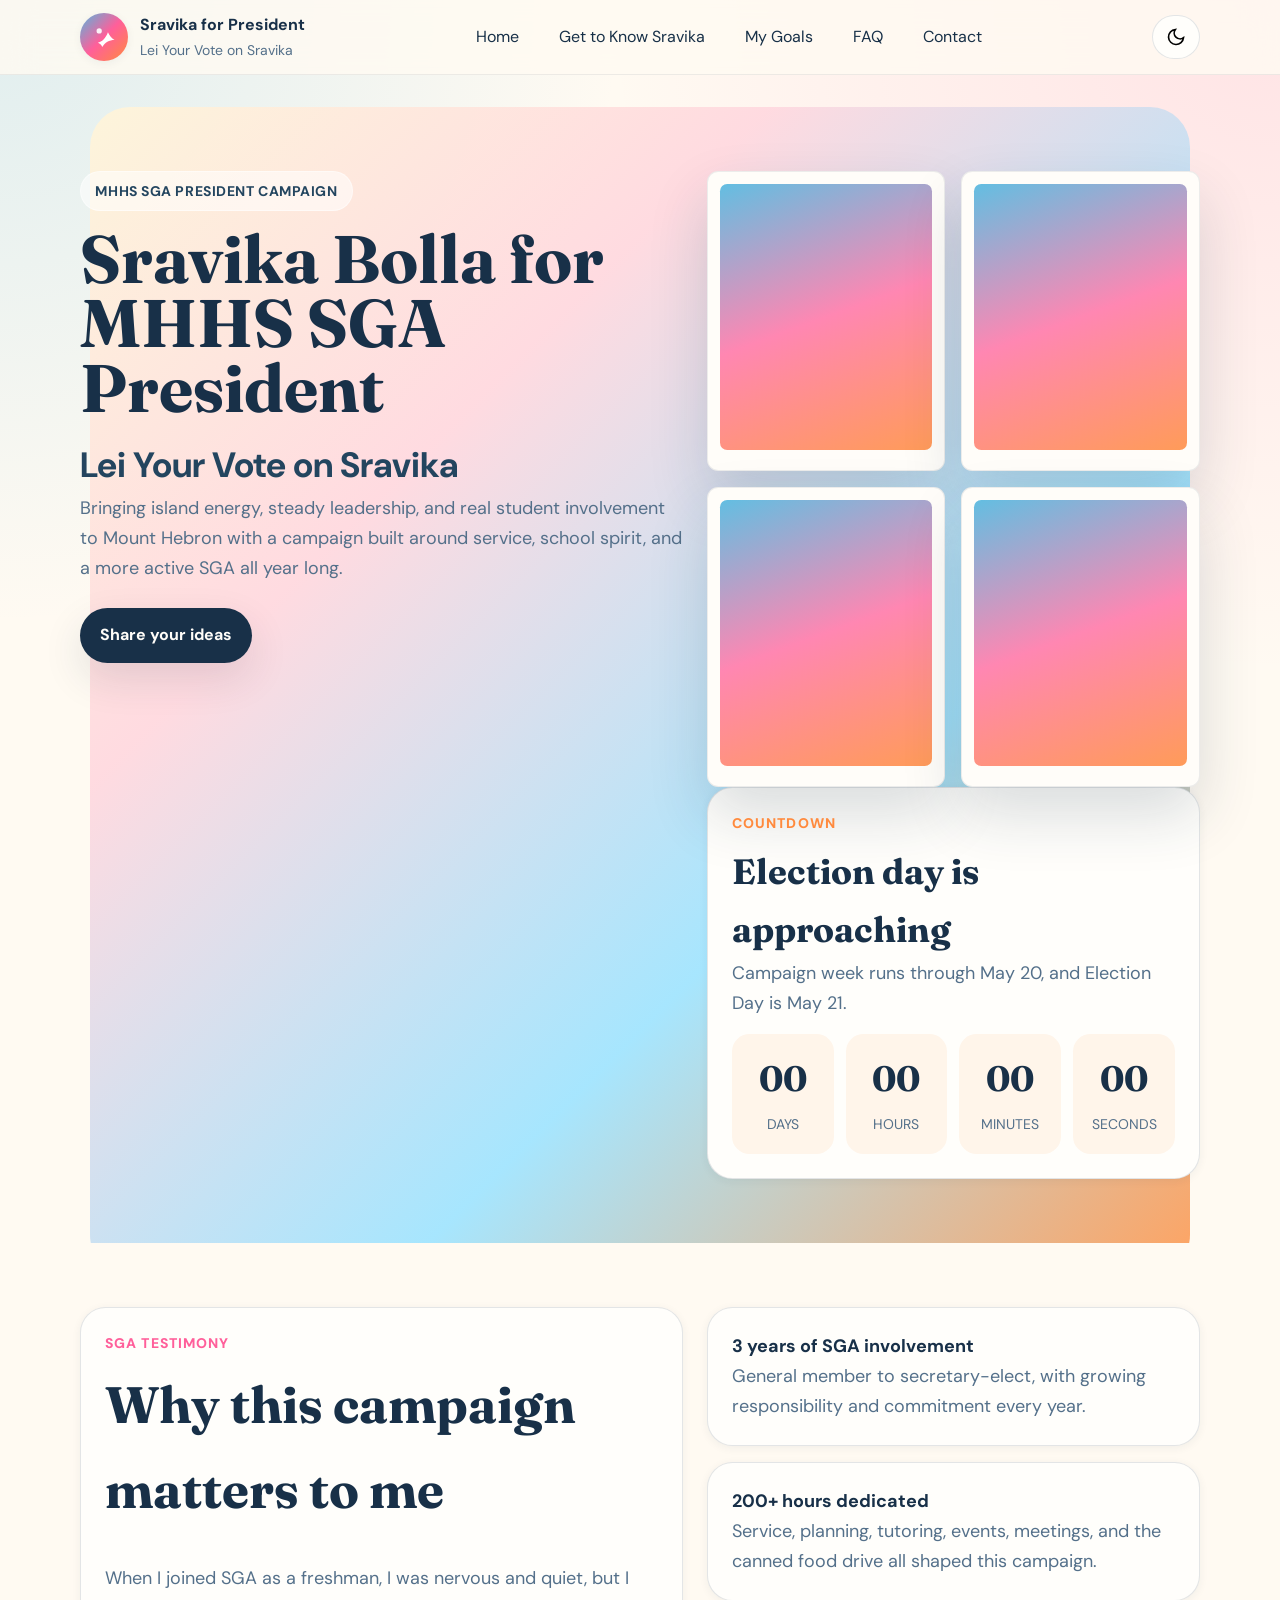
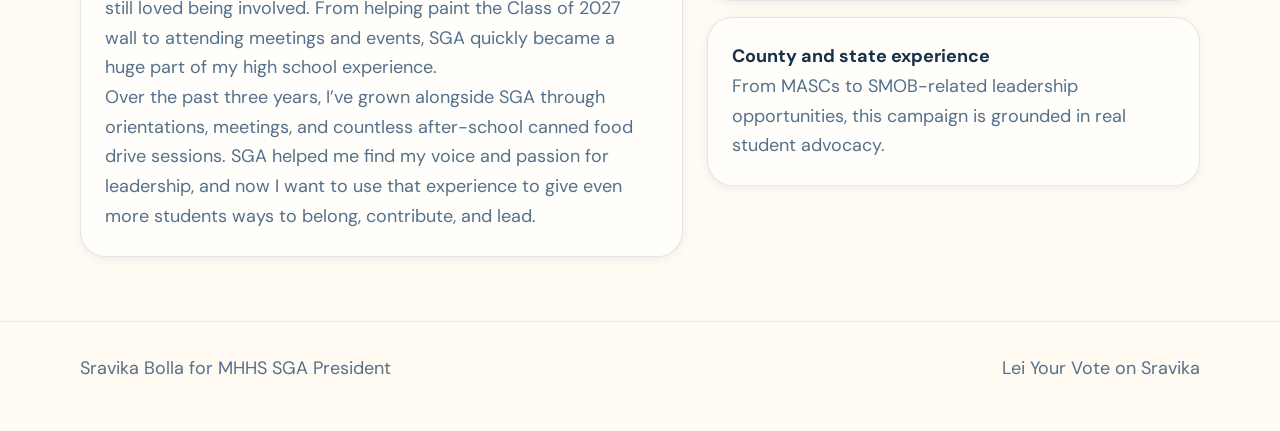
==== commit 334f2f81: "Add files via upload" ====
--- a/index.html
+++ b/index.html
@@ -1,26 +1,117 @@
-<!DOCTYPE html><html lang="en"><head><meta charset="UTF-8"><meta name="viewport" content="width=device-width, initial-scale=1.0, maximum-scale=1"><link rel="preconnect" href="https://fonts.googleapis.com"><link rel="preconnect" href="https://fonts.gstatic.com" crossorigin><link href="https://fonts.googleapis.com/css2?family=DM+Sans:wght@400;500;700;800&family=Fraunces:opsz,wght,SOFT@9..144,400;800,100&display=swap" rel="stylesheet"><link rel="stylesheet" href="styles.css"><title>Home | Sravika Bolla for MHHS SGA President</title></head><body><a class="skip-link" href="#main">Skip to content</a><header class="site-header"><div class="container nav-wrap"><a class="brand" href="index.html"><div class="brand-mark" aria-hidden="true"><svg viewBox="0 0 64 64" fill="none" xmlns="http://www.w3.org/2000/svg"><path d="M18 45C27 43 36 35 41 21C45 29 49 34 56 39C44 39 34 45 28 55C27 51 23 47 18 45Z" fill="currentColor"/><circle cx="21" cy="18" r="6" fill="currentColor" opacity="0.9"/></svg></div><div class="brand-copy"><strong>Sravika for President</strong><span>Lei Your Vote on Sravika</span></div></a><button class="menu-toggle" type="button" aria-expanded="false" aria-controls="site-nav" aria-label="Open navigation menu"><span></span><span></span><span></span></button><nav class="nav-links" id="site-nav" aria-label="Section navigation"><a href="index.html">Home</a><a href="about.html">Get to Know Sravika</a><a href="goals.html">My Goals</a><a href="ideas.html">Join the Island Crew</a><a href="testimonials.html">Testimonials</a><a href="faq.html">FAQ</a><a href="contact.html">Contact</a></nav><button class="theme-toggle" type="button" data-theme-toggle aria-label="Toggle color theme"></button></div></header><main id="main">
-<section class="hero" id="home">
-  <div class="container hero-grid">
-    <div>
-      <span class="eyebrow">MHHS SGA President Campaign</span>
-      <h1>Sravika Bolla for MHHS SGA President</h1>
-      <div class="tagline">Lei Your Vote on Sravika</div>
-      <p>Bringing island energy, steady leadership, and real student involvement to Mount Hebron with a campaign built around service, school spirit, and a more active SGA all year long.</p>
-      <div class="hero-actions"><a class="btn btn-primary" href="#ideas">Share your ideas</a><a class="btn btn-secondary" href="#about">Read my SGA journey</a></div>
-    </div>
-    <div>
-      <div class="polaroid-stack">
-        <figure class="polaroid"><div class="photo"></div></figure>
-        <figure class="polaroid"><div class="photo"></div></figure>
-        <figure class="polaroid"><div class="photo"></div></figure>
-        <figure class="polaroid"><div class="photo"></div></figure>
-      </div>
-      <div class="countdown-card">
-        <div class="section-heading" style="margin-bottom:0;"><div class="kicker" style="color: var(--color-accent);">Countdown</div><h2 style="font-size: var(--text-xl);">Election day is approaching</h2><p>Campaign week runs through May 20, and election day is May 21.</p></div>
-        <div class="countdown-grid" id="countdown" aria-live="polite"><div class="countdown-box"><strong>00</strong><span>Days</span></div><div class="countdown-box"><strong>00</strong><span>Hours</span></div><div class="countdown-box"><strong>00</strong><span>Minutes</span></div><div class="countdown-box"><strong>00</strong><span>Seconds</span></div></div>
-      </div>
-    </div>
-  </div>
-</section>
-<section><div class="container split"><div class="quote-card"><div class="section-heading"><div class="kicker">SGA Testimony</div><h2>Why this campaign matters to me</h2></div><p>When I joined SGA as a freshman, I was nervous and quiet, but I still loved being involved. From helping paint the Class of 2027 wall to attending meetings and events, SGA quickly became a huge part of my high school experience.</p><p>Over the past three years, I’ve grown alongside SGA through orientations, meetings, and countless after-school canned food drive sessions. SGA helped me find my voice and passion for leadership, and now I want to use that experience to give even more students ways to belong, contribute, and lead.</p><p>When I transferred from Centennial HS to Mt. Hebron HS, the first thing I did was head straight to the SGA table. Since then, I’ve worked not only at the school level, but also with county and state student leadership opportunities, and I’d be honored to keep making change as president.</p></div><div class="mini-list"><div class="mini-item"><strong>3 years of SGA involvement</strong><p>General member to secretary-elect, with growing responsibility and commitment every year.</p></div><div class="mini-item"><strong>200+ hours dedicated</strong><p>Service, planning, tutoring, events, meetings, and the canned food drive all shaped this campaign.</p></div><div class="mini-item"><strong>County and state experience</strong><p>From MASCs to SMOB-related leadership opportunities, this campaign is grounded in real student advocacy.</p></div></div></div></section>
-</main><footer class="footer"><div class="container footer-wrap"><p>Sravika Bolla for MHHS SGA President</p><p>Lei Your Vote on Sravika • Tropical blue, cream, hibiscus pink, and sunset orange</p></div></footer><script src="script.js" defer></script></body></html>+<!DOCTYPE html>
+<html lang="en">
+
+<head>
+    <meta charset="UTF-8">
+    <meta name="viewport" content="width=device-width, initial-scale=1.0, maximum-scale=1">
+    <link rel="preconnect" href="https://fonts.googleapis.com">
+    <link rel="preconnect" href="https://fonts.gstatic.com" crossorigin>
+    <link
+        href="https://fonts.googleapis.com/css2?family=DM+Sans:wght@400;500;700;800&family=Fraunces:opsz,wght,SOFT@9..144,400;800,100&display=swap"
+        rel="stylesheet">
+    <link rel="stylesheet" href="styles.css">
+    <title>Home | Sravika Bolla for MHHS SGA President</title>
+</head>
+
+<body><a class="skip-link" href="#main">Skip to content</a>
+    <header class="site-header">
+        <div class="container nav-wrap"><a class="brand" href="index.html">
+                <div class="brand-mark" aria-hidden="true"><svg viewBox="0 0 64 64" fill="none"
+                        xmlns="http://www.w3.org/2000/svg">
+                        <path d="M18 45C27 43 36 35 41 21C45 29 49 34 56 39C44 39 34 45 28 55C27 51 23 47 18 45Z"
+                            fill="currentColor" />
+                        <circle cx="21" cy="18" r="6" fill="currentColor" opacity="0.9" />
+                    </svg></div>
+                <div class="brand-copy"><strong>Sravika for President</strong><span>Lei Your Vote on Sravika</span>
+                </div>
+            </a><button class="menu-toggle" type="button" aria-expanded="false" aria-controls="site-nav"
+                aria-label="Open navigation menu"><span></span><span></span><span></span></button>
+            <nav class="nav-links" id="site-nav" aria-label="Section navigation"><a href="index.html">Home</a><a
+                    href="about.html">Get to Know Sravika</a><a href="goals.html">My Goals</a><a href="faq.html">FAQ</a><a
+                    href="contact.html">Contact</a></nav><button class="theme-toggle" type="button" data-theme-toggle
+                aria-label="Toggle color theme"></button>
+        </div>
+    </header>
+    <main id="main">
+        <section class="hero" id="home">
+            <div class="container hero-grid">
+                <div>
+                    <span class="eyebrow">MHHS SGA President Campaign</span>
+                    <h1>Sravika Bolla for MHHS SGA President</h1>
+                    <div class="tagline">Lei Your Vote on Sravika</div>
+                    <p>Bringing island energy, steady leadership, and real student involvement to Mount Hebron with a
+                        campaign built around service, school spirit, and a more active SGA all year long.</p>
+                    <div class="hero-actions"><a class="btn btn-primary" href="#ideas">Share your ideas</a></div>
+                </div>
+                <div>
+                    <div class="polaroid-stack">
+                        <figure class="polaroid">
+                            <div class="photo"></div>
+                        </figure>
+                        <figure class="polaroid">
+                            <div class="photo"></div>
+                        </figure>
+                        <figure class="polaroid">
+                            <div class="photo"></div>
+                        </figure>
+                        <figure class="polaroid">
+                            <div class="photo"></div>
+                        </figure>
+                    </div>
+                    <div class="countdown-card">
+                        <div class="section-heading" style="margin-bottom:0;">
+                            <div class="kicker" style="color: var(--color-accent);">Countdown</div>
+                            <h2 style="font-size: var(--text-xl);">Election day is approaching</h2>
+                            <p>Campaign week runs through May 20, and Election Day is May 21.</p>
+                        </div>
+                        <div class="countdown-grid" id="countdown" aria-live="polite">
+                            <div class="countdown-box"><strong>00</strong><span>Days</span></div>
+                            <div class="countdown-box"><strong>00</strong><span>Hours</span></div>
+                            <div class="countdown-box"><strong>00</strong><span>Minutes</span></div>
+                            <div class="countdown-box"><strong>00</strong><span>Seconds</span></div>
+                        </div>
+                    </div>
+                </div>
+            </div>
+        </section>
+        <section>
+            <div class="container split">
+                <div class="quote-card">
+                    <div class="section-heading">
+                        <div class="kicker">SGA Testimony</div>
+                        <h2>Why this campaign matters to me</h2>
+                    </div>
+                    <p>When I joined SGA as a freshman, I was nervous and quiet, but I still loved being involved. From
+                        helping paint the Class of 2027 wall to attending meetings and events, SGA quickly became a huge
+                        part of my high school experience.</p>
+                    <p>Over the past three years, I’ve grown alongside SGA through orientations, meetings, and countless
+                        after-school canned food drive sessions. SGA helped me find my voice and passion for leadership,
+                        and now I want to use that experience to give even more students ways to belong, contribute, and
+                        lead.</p>
+                </div>
+                <div class="mini-list">
+                    <div class="mini-item"><strong>3 years of SGA involvement</strong>
+                        <p>General member to secretary-elect, with growing responsibility and commitment every year.</p>
+                    </div>
+                    <div class="mini-item"><strong>200+ hours dedicated</strong>
+                        <p>Service, planning, tutoring, events, meetings, and the canned food drive all shaped this
+                            campaign.</p>
+                    </div>
+                    <div class="mini-item"><strong>County and state experience</strong>
+                        <p>From MASCs to SMOB-related leadership opportunities, this campaign is grounded in real
+                            student advocacy.</p>
+                    </div>
+                </div>
+            </div>
+        </section>
+    </main>
+    <footer class="footer">
+        <div class="container footer-wrap">
+            <p>Sravika Bolla for MHHS SGA President</p>
+            <p>Lei Your Vote on Sravika</p>
+        </div>
+    </footer>
+    <script src="script.js" defer></script>
+</body>
+
+</html>
--- a/styles.css
+++ b/styles.css
@@ -389,4 +389,8 @@
   .polaroid-stack{grid-template-columns:1fr}
   .countdown-grid{grid-template-columns:1fr 1fr}
   .footer-wrap{font-size:var(--text-sm)}
+}
+.hero-photo {
+  grid-column: 1 / -1;
+  margin: var(--space-6) 0;
 }
